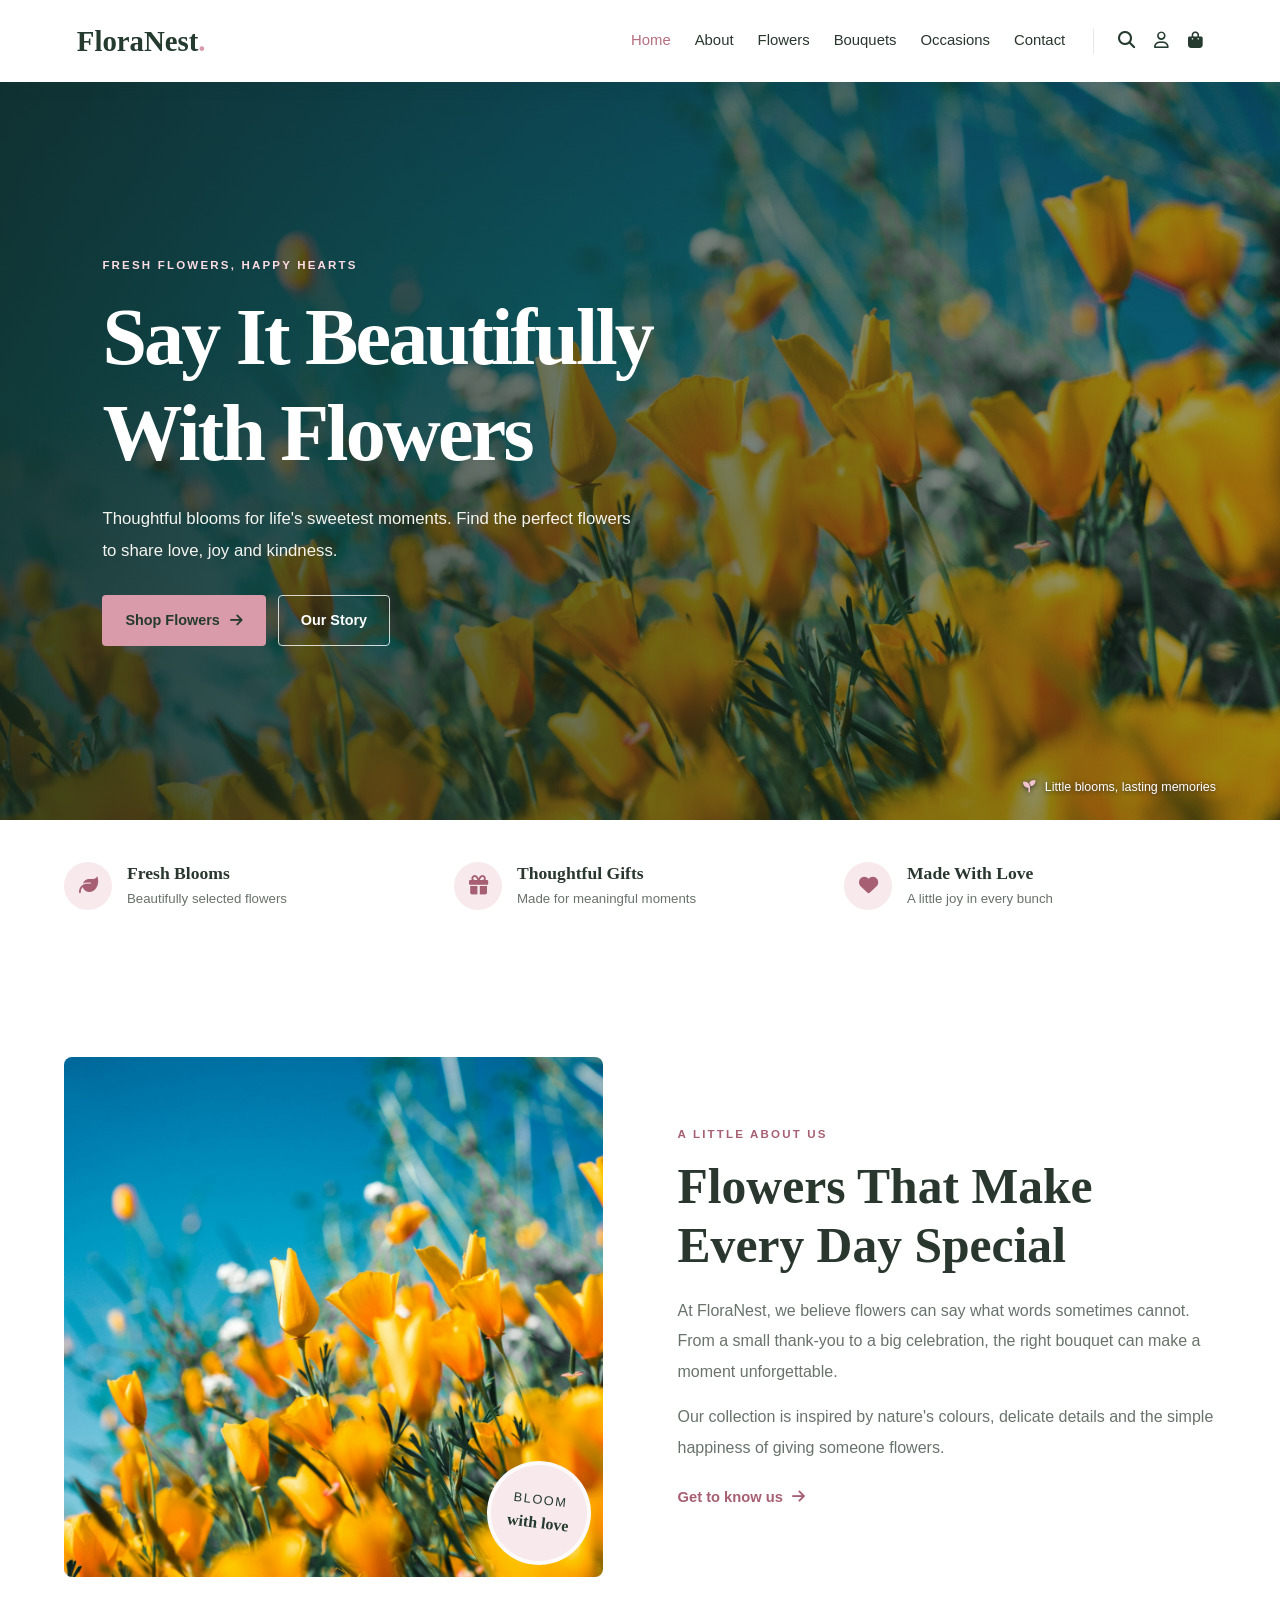
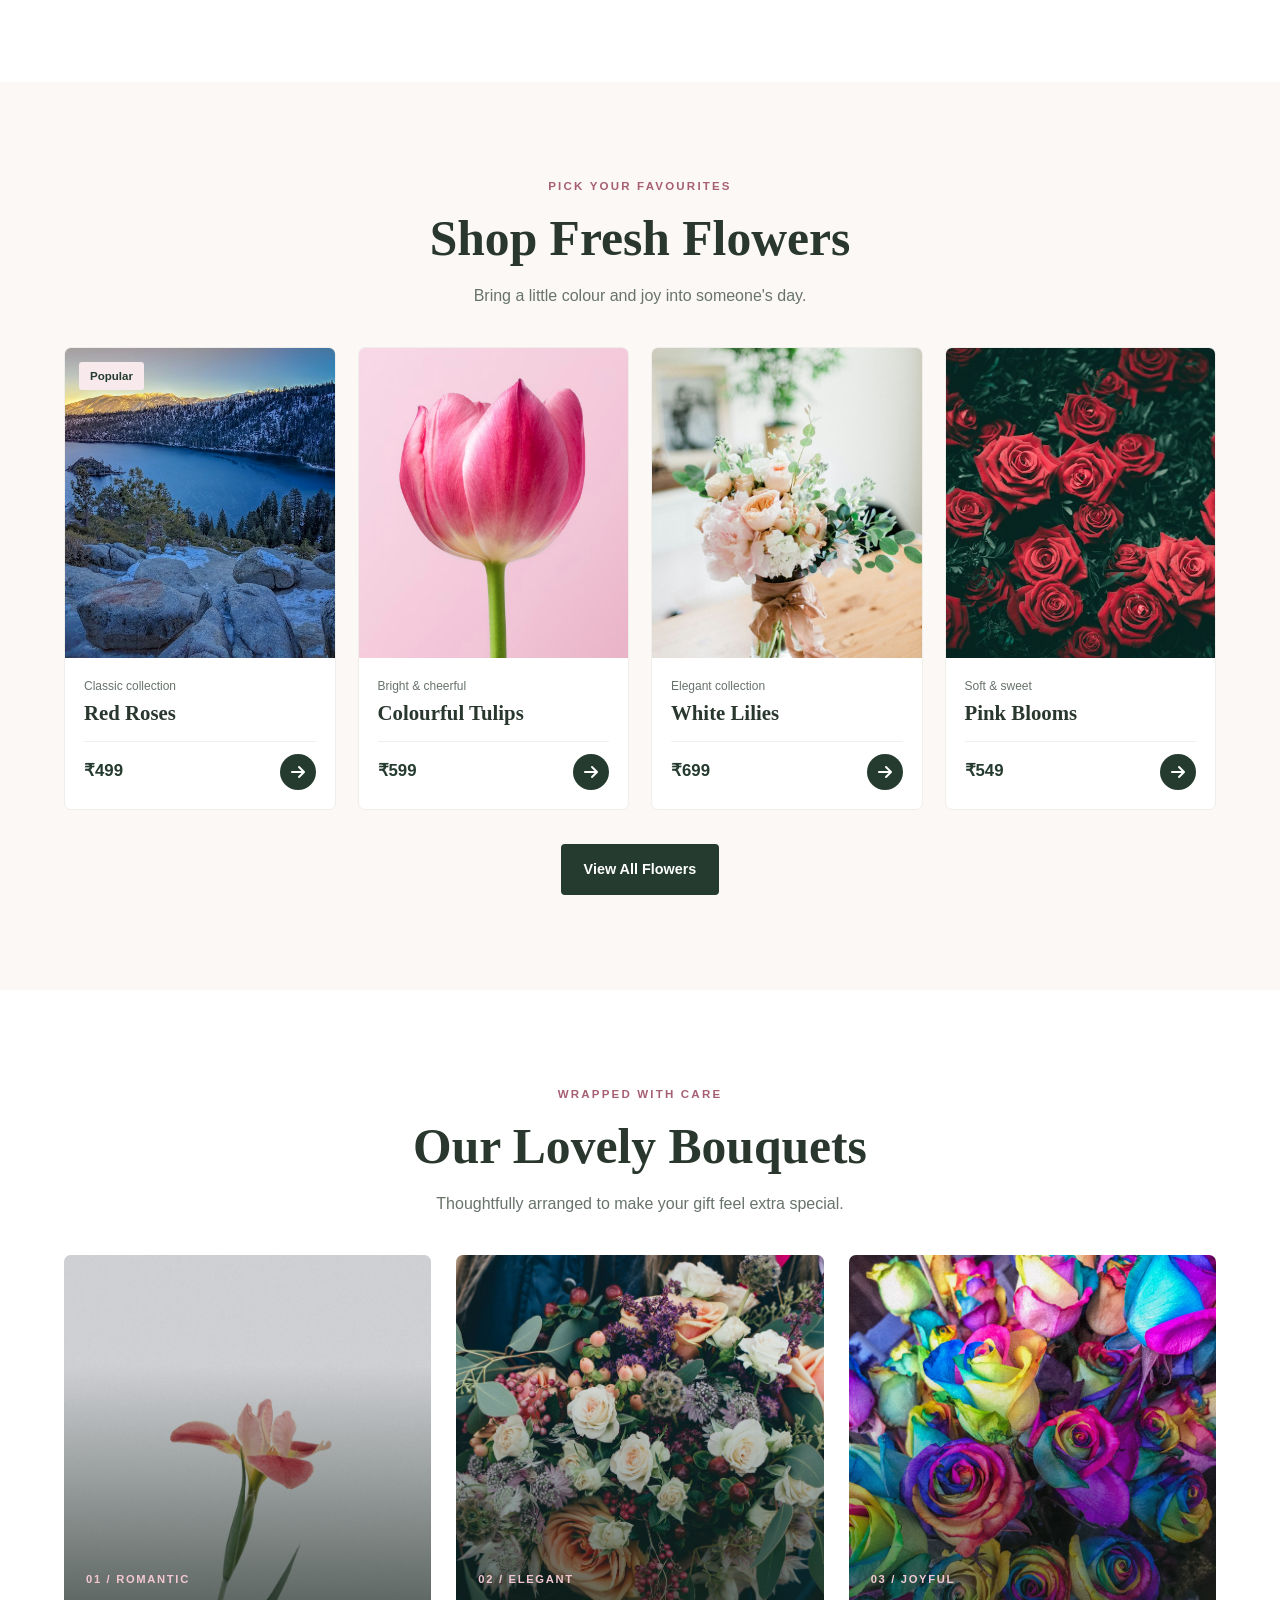
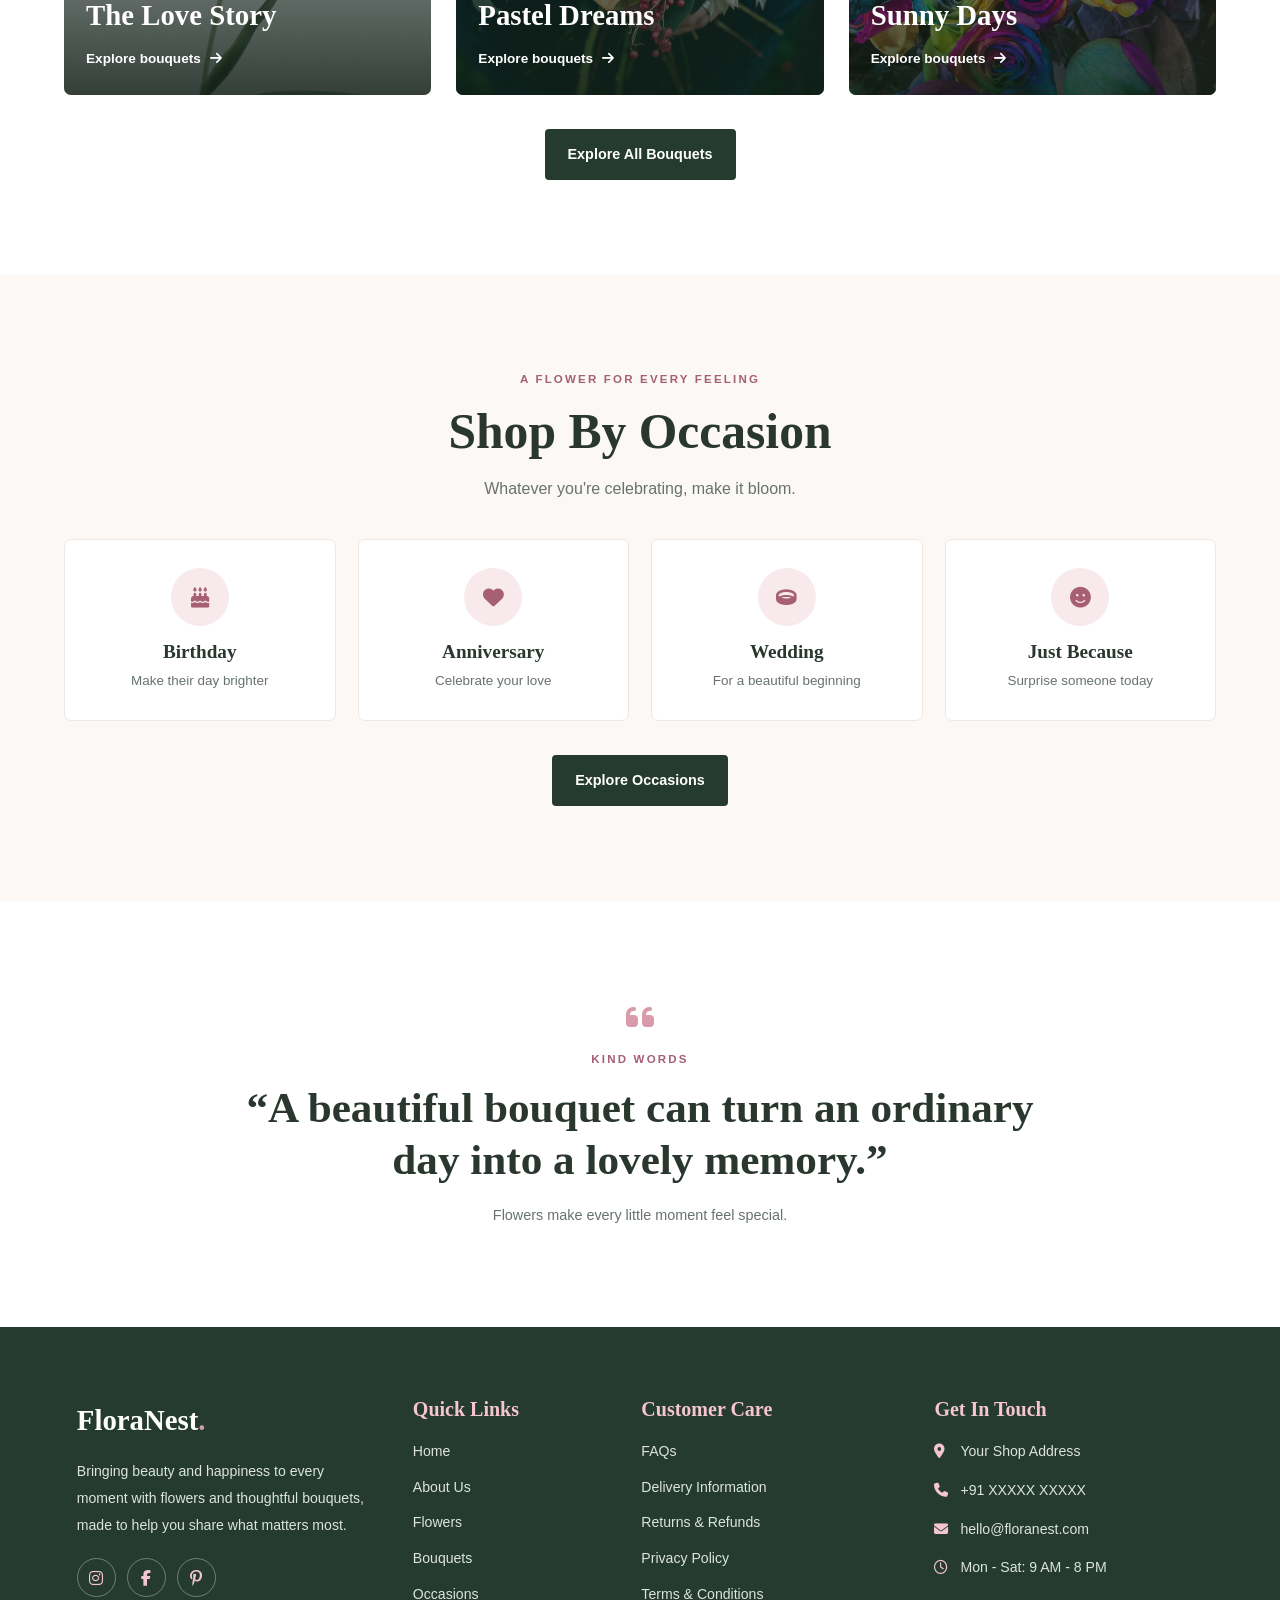
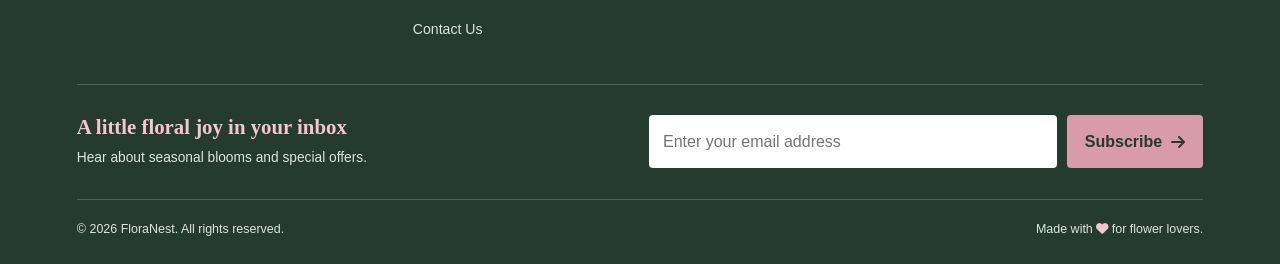
==== index.html @ bb5695b7 "Update my first project" ====
<!DOCTYPE html>
<html lang="en">
<head>
  <meta charset="UTF-8">
  <meta name="viewport" content="width=device-width, initial-scale=1.0">
  <meta name="description" content="FloraNest flowers and bouquets for every moment.">
  <title>Home | FloraNest</title>
  <!-- <link rel="preconnect" href="https://fonts.googleapis.com">
  <link rel="preconnect" href="https://fonts.gstatic.com" crossorigin>
  <link href="https://fonts.googleapis.com/css2?family=DM+Sans:wght@400;500;600;700&family=Playfair+Display:wght@500;600;700&display=swap" rel="stylesheet"> -->
  <link rel="stylesheet" href="https://cdnjs.cloudflare.com/ajax/libs/font-awesome/6.7.2/css/all.min.css">
  <link rel="stylesheet" href="style.css">
</head>
<body>
<header class="site-header">
  <a class="logo" href="index.html">FloraNest<span>.</span></a>
  <input type="checkbox" id="menu-toggle" aria-label="Toggle navigation">
  <label class="menu-button" for="menu-toggle" aria-label="Open navigation"><i class="fa-solid fa-bars"></i></label>
  <nav class="navigation" aria-label="Main navigation">
    <ul class="nav-list">
      <li><a href="index.html" class="active">Home</a></li>
      <li><a href="about.html" >About</a></li>
      <li><a href="flowers.html" >Flowers</a></li>
      <li><a href="bouquets.html" >Bouquets</a></li>
      <li><a href="occasions.html" >Occasions</a></li>
      <li><a href="contact.html" >Contact</a></li>
    </ul>
    <div class="nav-icons">
      <a href="flowers.html" aria-label="Explore flowers"><i class="fa-solid fa-magnifying-glass"></i></a>
      <a href="contact.html" aria-label="Contact us"><i class="fa-regular fa-user"></i></a>
      <a href="bouquets.html" aria-label="View bouquets"><i class="fa-solid fa-bag-shopping"></i></a>
    </div>
  </nav>
</header>
<main>
<section class="hero home-hero" id="home">
  <div class="hero-content"><p class="eyebrow">FRESH FLOWERS, HAPPY HEARTS</p>
    <h1>Say It Beautifully<br>With Flowers</h1>
    <p>Thoughtful blooms for life's sweetest moments. Find the perfect flowers to share love, joy and kindness.</p>
    <div class="hero-actions"><a class="btn btn-primary" href="flowers.html">Shop Flowers <i class="fa-solid fa-arrow-right"></i></a><a class="btn btn-outline" href="about.html">Our Story</a></div>
  </div><div class="hero-note"><i class="fa-solid fa-seedling"></i> Little blooms, lasting memories</div>
</section>
<section class="benefits section-wrap">
  <article class="benefit"><i class="fa-solid fa-leaf"></i><div><h3>Fresh Blooms</h3><p>Beautifully selected flowers</p></div></article>
  <article class="benefit"><i class="fa-solid fa-gift"></i><div><h3>Thoughtful Gifts</h3><p>Made for meaningful moments</p></div></article>
  <article class="benefit"><i class="fa-solid fa-heart"></i><div><h3>Made With Love</h3><p>A little joy in every bunch</p></div></article>
</section>
<section class="about section-wrap">
  <div class="about-image image-frame"><img src="assets/images/flower2.jpg" alt="Colourful fresh flowers" loading="lazy"><div class="image-stamp"><span>Bloom</span><strong>with love</strong></div></div>
  <div class="about-copy"><p class="eyebrow">A LITTLE ABOUT US</p><h2>Flowers That Make<br>Every Day Special</h2><p>At FloraNest, we believe flowers can say what words sometimes cannot. From a small thank-you to a big celebration, the right bouquet can make a moment unforgettable.</p><p>Our collection is inspired by nature's colours, delicate details and the simple happiness of giving someone flowers.</p><a class="text-link" href="about.html">Get to know us <i class="fa-solid fa-arrow-right"></i></a></div>
</section>
<section class="products section-tint">
  <div class="section-heading"><p class="eyebrow">PICK YOUR FAVOURITES</p><h2>Shop Fresh Flowers</h2><p>Bring a little colour and joy into someone's day.</p></div>
  <div class="product-grid section-wrap">
    <article class="product-card"><a class="product-image" href="flowers.html"><img src="assets/images/flower3.jpg" alt="Red roses" loading="lazy"><span class="product-tag">Popular</span></a><div class="product-info"><p class="product-category">Classic collection</p><h3>Red Roses</h3><div class="product-bottom"><span class="price">₹499</span><a href="contact.html" aria-label="Enquire about Red Roses"><i class="fa-solid fa-arrow-right"></i></a></div></div></article>
    <article class="product-card"><a class="product-image" href="flowers.html"><img src="assets/images/lily.jpg" alt="Colourful tulips" loading="lazy"></a><div class="product-info"><p class="product-category">Bright &amp; cheerful</p><h3>Colourful Tulips</h3><div class="product-bottom"><span class="price">₹599</span><a href="contact.html" aria-label="Enquire about Tulips"><i class="fa-solid fa-arrow-right"></i></a></div></div></article>
    <article class="product-card"><a class="product-image" href="flowers.html"><img src="assets/images/flower4.jpg" alt="White lilies" loading="lazy"></a><div class="product-info"><p class="product-category">Elegant collection</p><h3>White Lilies</h3><div class="product-bottom"><span class="price">₹699</span><a href="contact.html" aria-label="Enquire about Lilies"><i class="fa-solid fa-arrow-right"></i></a></div></div></article>
    <article class="product-card"><a class="product-image" href="flowers.html"><img src="assets/images/flowe5.jpg" alt="Pink blooms" loading="lazy"></a><div class="product-info"><p class="product-category">Soft &amp; sweet</p><h3>Pink Blooms</h3><div class="product-bottom"><span class="price">₹549</span><a href="contact.html" aria-label="Enquire about Pink Blooms"><i class="fa-solid fa-arrow-right"></i></a></div></div></article>
  </div><div class="center-action"><a class="btn btn-dark" href="flowers.html">View All Flowers</a></div>
</section>
<section class="bouquets section-wrap"><div class="section-heading"><p class="eyebrow">WRAPPED WITH CARE</p><h2>Our Lovely Bouquets</h2><p>Thoughtfully arranged to make your gift feel extra special.</p></div>
  <div class="bouquet-grid">
    <article class="bouquet-card"><img src="assets/images/flow.jpg" alt="Romantic rose bouquet" loading="lazy"><div class="bouquet-overlay"><span>01 / ROMANTIC</span><h3>The Love Story</h3><a href="bouquets.html">Explore bouquets <i class="fa-solid fa-arrow-right"></i></a></div></article>
    <article class="bouquet-card"><img src="assets/images/flower.jpg" alt="Pastel bouquet" loading="lazy"><div class="bouquet-overlay"><span>02 / ELEGANT</span><h3>Pastel Dreams</h3><a href="bouquets.html">Explore bouquets <i class="fa-solid fa-arrow-right"></i></a></div></article>
    <article class="bouquet-card bouquet-three"><img src="assets/images/flower6.jpg" alt="Seasonal flowers" loading="lazy"><div class="bouquet-overlay"><span>03 / JOYFUL</span><h3>Sunny Days</h3><a href="bouquets.html">Explore bouquets <i class="fa-solid fa-arrow-right"></i></a></div></article>
  </div><div class="center-action"><a class="btn btn-dark" href="bouquets.html">Explore All Bouquets</a></div>
</section>
<section class="occasions section-tint"><div class="section-heading"><p class="eyebrow">A FLOWER FOR EVERY FEELING</p><h2>Shop By Occasion</h2><p>Whatever you're celebrating, make it bloom.</p></div>
  <div class="occasion-grid section-wrap">
    <a class="occasion-card" href="occasions.html"><span class="occasion-icon"><i class="fa-solid fa-cake-candles"></i></span><h3>Birthday</h3><p>Make their day brighter</p></a>
    <a class="occasion-card" href="occasions.html"><span class="occasion-icon"><i class="fa-solid fa-heart"></i></span><h3>Anniversary</h3><p>Celebrate your love</p></a>
    <a class="occasion-card" href="occasions.html"><span class="occasion-icon"><i class="fa-solid fa-ring"></i></span><h3>Wedding</h3><p>For a beautiful beginning</p></a>
    <a class="occasion-card" href="occasions.html"><span class="occasion-icon"><i class="fa-solid fa-face-smile"></i></span><h3>Just Because</h3><p>Surprise someone today</p></a>
  </div><div class="center-action"><a class="btn btn-dark" href="occasions.html">Explore Occasions</a></div>
</section>
<section class="testimonial section-wrap"><i class="fa-solid fa-quote-left quote-icon"></i><p class="eyebrow">KIND WORDS</p><h2>“A beautiful bouquet can turn an ordinary day into a lovely memory.”</h2><p class="testimonial-note">Flowers make every little moment feel special.</p></section>

</main>
<footer class="footer">
  <div class="footer-container">
    <div class="footer-box footer-brand">
      <a class="footer-logo" href="index.html">FloraNest<span>.</span></a>
      <p>Bringing beauty and happiness to every moment with flowers and thoughtful bouquets, made to help you share what matters most.</p>
      <div class="social-links">
        <a href="https://www.instagram.com/" aria-label="Instagram"><i class="fa-brands fa-instagram"></i></a>
        <a href="https://www.facebook.com/" aria-label="Facebook"><i class="fa-brands fa-facebook-f"></i></a>
        <a href="https://www.pinterest.com/" aria-label="Pinterest"><i class="fa-brands fa-pinterest-p"></i></a>
      </div>
    </div>
    <div class="footer-box"><h3>Quick Links</h3><ul>
      <li><a href="index.html">Home</a></li><li><a href="about.html">About Us</a></li><li><a href="flowers.html">Flowers</a></li><li><a href="bouquets.html">Bouquets</a></li><li><a href="occasions.html">Occasions</a></li><li><a href="contact.html">Contact Us</a></li>
    </ul></div>
    <div class="footer-box"><h3>Customer Care</h3><ul>
      <li><a href="contact.html">FAQs</a></li><li><a href="contact.html">Delivery Information</a></li><li><a href="contact.html">Returns &amp; Refunds</a></li><li><a href="contact.html">Privacy Policy</a></li><li><a href="contact.html">Terms &amp; Conditions</a></li>
    </ul></div>
    <div class="footer-box footer-contact"><h3>Get In Touch</h3>
      <p><i class="fa-solid fa-location-dot"></i> Your Shop Address</p>
      <p><i class="fa-solid fa-phone"></i> +91 XXXXX XXXXX</p>
      <p><i class="fa-solid fa-envelope"></i> hello@floranest.com</p>
      <p><i class="fa-regular fa-clock"></i> Mon - Sat: 9 AM - 8 PM</p>
    </div>
  </div>
  <div class="newsletter">
    <div><h3>A little floral joy in your inbox</h3><p>Hear about seasonal blooms and special offers.</p></div>
    <form action="mailto:hello@floranest.com" method="post" enctype="text/plain">
      <label class="visually-hidden" for="newsletter-email">Your email address</label>
      <input id="newsletter-email" name="Email" type="email" placeholder="Enter your email address" required>
      <button type="submit">Subscribe <i class="fa-solid fa-arrow-right"></i></button>
    </form>
  </div>
  <div class="footer-bottom"><p>&copy; 2026 FloraNest. All rights reserved.</p><p>Made with <i class="fa-solid fa-heart"></i> for flower lovers.</p></div>
</footer>
</body>
</html>
---- style.css ----
/* FLORANEST — ONE SHARED CSS FOR ALL HTML PAGES
   Mobile-first | Tablet: 768px | Laptop: 1024px */
*{
    margin:0;
    padding:0;
    box-sizing:border-box;
}
html{
    scroll-behavior:smooth;
    scroll-padding-top:85px;
}
body{
    width:100%;
    min-height:100vh;
    font-family:var(--sans);
    color:var(--text);
    background:var(--white);
    line-height:1.6;
}
img{
    display:block;
    width:100%;max-width:100%;
}
a{
    color:inherit;
}
button,input,textarea,select{
    font:inherit;
}
h1,h2,h3{
    font-family:var(--serif);
    font-weight:600;
    line-height:1.2;
}
h2{
    font-size:clamp(2rem,5vw,3.1rem);
}
p{
    overflow-wrap:break-word;
}
section{
    scroll-margin-top:80px;
}
.section-wrap{
    width:min(100% - 10%,1200px);
    margin-inline:auto;
}
.section-tint,.values-section{
    background:var(--cream);
}
.eyebrow{
    color:#a65f73;
    font-size:.72rem;
    font-weight:700;
    letter-spacing:.19em;
    line-height:1.6;
    margin-bottom:14px;
}


/* NAVBAR */
.site-header{
    position:sticky;
    z-index:1000;
    top:0;
    display:flex;
    align-items:center;
    justify-content:space-between;
    gap:15px;
    min-height:74px;
    padding:14px 5%;
    background:rgba(255,255,255,.98);
    box-shadow:0 3px 18px rgba(30,50,36,.07);
}

:root{--green:#253b2f;--green-light:#e9eee7;--pink:#d99aa9;--pink-light:#f7e9ec;--cream:#fbf8f5;--text:#29372e;--muted:#68736b;--white:#fff;--serif:"Playfair Display",Georgia,serif;--sans:"DM Sans",Arial,sans-serif;
}

.logo,.footer-logo{
    color:var(--green);
    font-family:var(--serif);
    font-size:1.8rem;
    font-weight:700;
    text-decoration:none;
    white-space:nowrap;
}
.logo span,.footer-logo span{
    color:var(--pink);
}
#menu-toggle{
    position:absolute;
    width:1px;
    height:1px;
    opacity:0;
    pointer-events:none;
}
.menu-button{
    display:grid;
    place-items:center;
    width:42px;
    height:42px;
    color:var(--green);
    font-size:1.35rem;
    cursor:pointer;
    border:1px solid #e6e9e5;
    border-radius:5px;
}
.navigation{
    position:absolute;
    top:100%;
    left:0;
    right:0;
    display:none;
    padding:18px 5% 24px;
    background:var(--white);
    box-shadow:0 12px 18px rgba(30,50,36,.08)
}
#menu-toggle:checked~.navigation{
    display:block
}
#menu-toggle:focus-visible~.menu-button{
    outline:2px solid var(--pink);
    outline-offset:4px
}
.nav-list{
    display:flex;
    flex-direction:column;
    gap:4px;
    list-style:none;
}
.nav-list a{
    
    display:block;
    padding:10px 4px;
    color:var(--text);
    font-size:.93rem;
    text-decoration:none;
    transition:color .25s;
}
.nav-list a:hover,.nav-list a.active{
    color:#b66e80;
}
.nav-icons{
    display:flex;
    gap:20px;
    align-items:center;
    margin-top:14px;
    padding-top:16px;
    border-top:1px solid #edf0ec;
}
.nav-icons a{
    color:var(--green);
    font-size:1.05rem;
    text-decoration:none;
}
.nav-icons a:hover{
    color:#b66e80;
}

/* BUTTONS */
.btn{
    display:inline-flex;
    align-items:center;
    justify-content:center;
    gap:10px;
    min-height:48px;
    padding:13px 22px;
    border:1px solid transparent;
    border-radius:4px;
    font-size:.9rem;
    font-weight:700;
    text-decoration:none;
    cursor:pointer;
    transition:transform .25s,background .25s,color .25s;
}
.btn:hover{
    transform:translateY(-2px);
}
.btn-primary{
    background:var(--pink);
    color:var(--green);
}
.btn-primary:hover{background:#efbdc9}
.btn-outline{color:var(--white);border-color:rgba(255,255,255,.8);background:transparent}
.btn-outline:hover{color:var(--green);background:var(--white)}
.btn-dark{color:var(--white);background:var(--green)}
.btn-dark:hover{background:#3b5946}

/* HERO AND PAGE BANNERS */
.hero{
    position:relative;
    display:flex;
    align-items:center;
    min-height:78vh;
    padding:70px 7%;
    color:var(--white);
    background:linear-gradient(90deg,rgba(20,37,27,.82),rgba(20,37,27,.4)),url("assets/images/flower2.jpg") center/cover no-repeat;
}
.hero-content{
    width:min(100%,650px);
}
.hero .eyebrow{
    color:#ffdce4;
}
.hero h1,.page-banner h1{
    margin-bottom:22px;
    font-size:clamp(2.7rem,8vw,5rem);
    letter-spacing:-.035em;
}
.hero-content>p:not(.eyebrow){
    max-width:530px;
    margin-bottom:28px;
    color:#f4f4ef;
    font-size:1rem;
    line-height:1.9;
}
.hero-actions{
    display:flex;
    flex-wrap:wrap;
    gap:12px;
}
.hero-note{
    position:absolute;
    right:5%;
    bottom:22px;
    color:#fff;
    font-size:.78rem;
    text-shadow:0 1px 4px #333;
}
.hero-note i{
    margin-right:6px;
    color:#f3c4cf;
}
.page-banner{
    display:flex;
    flex-direction:column;
    align-items:flex-start;
    justify-content:center;
    min-height:42vh;
    padding:60px 7%;
    color:var(--white);
    background:linear-gradient(90deg,rgba(20,37,27,.78),rgba(20,37,27,.3)),url("assets/images/flower2.jpg") center/cover no-repeat;
}
.page-banner .eyebrow{color:#ffdce4}
.page-banner h1{font-size:clamp(2.5rem,7vw,4.5rem);margin-bottom:12px}
.page-banner>p:last-child{max-width:600px;line-height:1.8}
.flowers-banner{background-image:linear-gradient(90deg,rgba(20,37,27,.8),rgba(20,37,27,.3)),url("assets/images/lily.jpg")}
.bouquets-banner{background-image:linear-gradient(90deg,rgba(20,37,27,.8),rgba(20,37,27,.3)),url("assets/images/flow.jpg")}
.occasions-banner{background-image:linear-gradient(90deg,rgba(20,37,27,.8),rgba(20,37,27,.3)),url("assets/images/flower.jpg")}
.contact-banner{background-image:linear-gradient(90deg,rgba(20,37,27,.8),rgba(20,37,27,.3)),url("assets/images/flower6.jpg")}

/* BENEFITS */
.benefits{display:grid;grid-template-columns:1fr;gap:20px;padding-block:34px}
.benefit{display:flex;align-items:center;gap:15px}
.benefit>i{display:grid;place-items:center;flex:0 0 48px;width:48px;height:48px;color:#a65f73;background:var(--pink-light);border-radius:50%;font-size:1.2rem}
.benefit h3{margin-bottom:4px;font-size:1.1rem}
.benefit p{color:var(--muted);font-size:.83rem}

/* ABOUT */
.about{display:grid;grid-template-columns:1fr;align-items:center;gap:38px;padding-block:65px}
.image-frame{position:relative;min-width:0}
.about-image img{height:350px;object-fit:cover;border-radius:8px}
.image-stamp{position:absolute;right:12px;bottom:12px;display:flex;flex-direction:column;align-items:center;justify-content:center;width:104px;height:104px;color:var(--green);background:var(--pink-light);border:4px solid rgba(255,255,255,.8);border-radius:50%;transform:rotate(7deg)}
.image-stamp span{font-size:.8rem;letter-spacing:.12em;text-transform:uppercase}
.image-stamp strong{font-family:var(--serif);font-size:1rem}
.about-copy h2{margin-bottom:20px}
.about-copy>p:not(.eyebrow){margin-bottom:15px;color:var(--muted);line-height:1.9}
.text-link{display:inline-flex;align-items:center;gap:9px;margin-top:8px;color:#a65f73;font-size:.92rem;font-weight:700;text-decoration:none}
.text-link:hover{gap:14px}
.values-section{padding-block:70px}
.values-grid{display:grid;grid-template-columns:1fr;gap:22px}
.value-card{padding:35px 25px;text-align:center;background:var(--white);border-radius:8px;box-shadow:0 5px 20px rgba(0,0,0,.04)}
.value-card>i{color:#b66e80;font-size:32px;margin-bottom:15px}
.value-card h3{font-size:1.4rem;margin:10px 0}
.value-card p{color:var(--muted);line-height:1.8}
.mission,.callout{padding:70px 7%;text-align:center;background:var(--green-light)}
.mission-content{max-width:750px;margin:auto}
.mission h2,.callout h2{margin-bottom:18px}
.mission-content>p:not(.eyebrow),.callout>p:not(.eyebrow){max-width:760px;margin:0 auto 22px;color:var(--muted);line-height:1.9}
.callout .btn,.mission .btn{margin-top:5px}

/* SECTION HEADINGS AND PRODUCT CARDS */
.section-heading{width:min(100% - 10%,680px);margin:0 auto 36px;text-align:center}
.section-heading h2{margin-bottom:13px}
.section-heading>p:last-child{color:var(--muted);line-height:1.8}
.products{padding-block:70px}
.page-products{padding-block:70px}
.product-grid{display:grid;grid-template-columns:1fr;gap:24px}
.product-card{min-width:0;overflow:hidden;background:var(--white);border:1px solid #f0eeeb;border-radius:7px;transition:transform .25s,box-shadow .25s}
.product-card:hover{transform:translateY(-5px);box-shadow:0 12px 28px rgba(37,59,47,.1)}
.product-image{position:relative;display:block;overflow:hidden;background:#f2eae6}
.product-image img{height:290px;object-fit:cover;transition:transform .4s}
.product-card:hover .product-image img{transform:scale(1.04)}
.product-tag{position:absolute;top:14px;left:14px;padding:5px 11px;color:var(--green);background:var(--pink-light);border-radius:3px;font-size:.72rem;font-weight:700}
.product-info{padding:19px}
.product-category{color:var(--muted);font-size:.75rem;margin-bottom:5px}
.product-info h3{font-size:1.3rem;margin-bottom:15px}
.product-bottom{display:flex;align-items:center;justify-content:space-between;padding-top:12px;border-top:1px solid #efefeb}
.price{color:var(--green);font-size:1.05rem;font-weight:700}
.product-bottom a{display:grid;place-items:center;width:36px;height:36px;color:var(--white);background:var(--green);border-radius:50%;text-decoration:none}
.product-bottom a:hover{background:#a65f73}
.center-action{display:flex;justify-content:center;margin-top:34px}

/* BOUQUETS */
.bouquets{padding-block:70px}
.bouquet-grid{display:grid;grid-template-columns:1fr;gap:22px;
}
.bouquet-card{
    position:relative;
    min-height:380px;
    overflow:hidden;
    border-radius:7px;
    background:#e9eee7;
}
.bouquet-card:after{
    
    position:absolute;
    inset:0;content:"";
    background:linear-gradient(0deg,rgba(16,31,21,.82),rgba(16,31,21,.02) 75%);pointer-events:none;
}
.bouquet-card img{
    position:absolute;
    inset:0;height:100%;
    object-fit:cover;transition:transform .45s;
}
.bouquet-card:hover img{transform:scale(1.05)}
.bouquet-overlay{position:absolute;z-index:1;right:22px;bottom:24px;left:22px;color:var(--white)}
.bouquet-overlay span{color:#f4c8d2;font-size:.7rem;font-weight:700;letter-spacing:.15em}
.bouquet-overlay h3{margin-block:8px 12px;font-size:1.8rem}
.bouquet-overlay a{display:inline-flex;align-items:center;gap:9px;color:var(--white);font-size:.85rem;font-weight:700;text-decoration:none}

/* OCCASIONS */
.occasions{padding-block:70px}
.occasion-grid{
    display:grid;
    grid-template-columns:1fr;
    gap:17px;
}
.occasion-card{
    
    padding:28px 18px;
    text-align:center;background:var(--white);border:1px solid #eee9e5;
    border-radius:7px;text-decoration:none;
    transition:transform .25s,border-color .25s;}
.occasion-card:hover{transform:translateY(-4px);border-color:var(--pink)}
.occasion-icon{display:grid;place-items:center;width:58px;height:58px;margin:0 auto 14px;color:#a65f73;background:var(--pink-light);border-radius:50%;font-size:1.3rem}
.occasion-card h3{margin-bottom:7px;font-size:1.2rem}
.occasion-card p{color:var(--muted);font-size:.84rem}
.occasion-page{padding-block:70px}
.occasion-feature-grid{display:grid;grid-template-columns:1fr;gap:24px}
.occasion-feature{overflow:hidden;background:var(--white);border:1px solid #eee9e5;border-radius:7px}
.occasion-feature>img{height:230px;object-fit:cover}
.occasion-feature-copy{padding:24px}
.occasion-feature-copy .occasion-icon{margin:0 0 14px}
.occasion-feature-copy h3{font-size:1.5rem;margin-bottom:8px}
.occasion-feature-copy p{color:var(--muted);margin-bottom:12px}

/* TESTIMONIAL */
.testimonial{padding-block:75px;text-align:center}
.quote-icon{margin-bottom:17px;color:var(--pink);font-size:2rem}
.testimonial h2{max-width:850px;margin:0 auto 18px;font-size:clamp(1.65rem,4vw,2.7rem)}
.testimonial-note{color:var(--muted);font-size:.9rem}

/* CONTACT */
.contact-section{
    padding-block:70px;
    background:#f7f4f0;
}
.contact-inner{
    display:grid;
    grid-template-columns:1fr;
    gap:35px;
    align-items:start;
}
.contact-copy h2{
    margin-bottom:18px;
}
.contact-copy>p:not(.eyebrow){
    margin-bottom:24px;
    color:var(--muted);
    line-height:1.9;
}
.contact-detail{
    display:flex;
    align-items:flex-start;
    gap:12px;
    margin-top:15px;
    overflow-wrap:anywhere;
}
.contact-detail i{
    width:20px;
    margin-top:5px;
    color:#a65f73;
}
.contact-form{
    display:flex;
    flex-direction:column;
    padding:25px 20px;
    background:var(--white);
    border-radius:8px;
    box-shadow:0 10px 35px rgba(37,59,47,.06);
}
.contact-form h3{
    margin-bottom:20px;
    font-size:1.55rem;
}
.contact-form label{
    margin:12px 0 7px;
    font-size:.85rem;
    font-weight:700;
}
.contact-form input,.contact-form select,.contact-form textarea{
    width:100%;
    min-width:0;
    padding:12px 13px;
    color:var(--text);
    background:#fff;
    border:1px solid #dfe4de;
    border-radius:4px;
    outline:none;
}
.contact-form input:focus,.contact-form select:focus,.contact-form textarea:focus{
    border-color:#b66e80;
    box-shadow:0 0 0 3px rgba(217,154,169,.17);
}
.contact-form textarea{
    resize:vertical;
}
.form-submit{
    width:100%;
    margin-top:20px;}
.form-note{
    margin-top:12px;
    color:var(--muted);
    font-size:.75rem;
    line-height:1.6;
}

/* FOOTER */
.footer{
    padding:55px 5% 20px;
    color:#f4f5f0;
    background:var(--green);
}
.footer-container{
    display:grid;
    grid-template-columns:1fr;
    gap:35px;
    width:min(100%,1250px);
    margin-inline:auto;
}
.footer-logo{
    display:inline-block;
    margin-bottom:15px;
    color:var(--white);
    font-size:1.8rem;
}
.footer-box h3{
    margin-bottom:17px;
    color:#f5c6d0;
    font-size:1.25rem;
}
.footer-box p{
    margin-bottom:12px;
    color:#dce4dd;
    font-size:.88rem;
    line-height:1.9;
    overflow-wrap:anywhere;
}
.footer-contact p{
    display:flex;
    align-items:flex-start;
    gap:10px;
}
.footer-contact p i{
    width:16px;
    margin-top:6px;
    color:#f5c6d0;
}
.footer-box ul{
    display:flex;
    flex-direction:column;
    gap:10px;
    list-style:none
}
.footer-box ul a{
    color:#dce4dd;
    font-size:.88rem;
    text-decoration:none;
    transition:color .2s,padding .2s;
}
.footer-box ul a:hover{
    padding-left:4px;
    color:#f5c6d0;
}
.social-links{
    display:flex;
    flex-wrap:wrap;
    gap:11px;
    margin-top:20px;
}
.social-links a{
    display:grid;
    place-items:center;
    width:39px;
    height:39px;
    color:#f5c6d0;
    border:1px solid #718174;
    border-radius:50%;
    text-decoration:none;
    transition:color .2s,background .2s;
}
.social-links a:hover{
    color:var(--green);
    background:#f5c6d0;
}
.newsletter{
    display:grid;
    grid-template-columns:1fr;
    gap:18px;width:min(100%,1250px);
    margin:42px auto 0;
    padding-block:30px;
    border-top:1px solid #506257;
    border-bottom:1px solid #506257;
}
.newsletter h3{
    margin-bottom:7px;
    color:#f5c6d0;
    font-size:1.3rem
}
.newsletter p{
    color:#dce4dd;
    font-size:.86rem;
}
.newsletter form{
    display:flex;
    flex-direction:column;
    gap:10px;
}
.newsletter input{
    width:100%;
    min-width:0;
    padding:13px;
    color:var(--text);
    background:var(--white);
    border:1px solid transparent;
    border-radius:4px;
    outline:none;
}
.newsletter input:focus{
    border-color:var(--pink);
}
.newsletter button{
    display:inline-flex;
    align-items:center;
    justify-content:center;
    gap:9px;
    padding:13px 18px;
    color:var(--green);
    background:var(--pink);
    border:0;
    border-radius:4px;
    font-weight:700;
    cursor:pointer;
}
.newsletter button:hover{
    background:#efbdc9;
}
.footer-bottom{
    display:flex;
    flex-direction:column;
    gap:8px;
    align-items:center;
    width:min(100%,1250px);
    margin:20px auto 0;
    text-align:center;
}
.footer-bottom p{
    color:#dce4dd;
    font-size:.78rem;
}
.footer-bottom .fa-heart{
    color:#f5c6d0;
}
.visually-hidden{
    position:absolute;
    width:1px;
    height:1px;
    padding:0;
    margin:-1px;
    overflow:hidden;
    clip:rect(0,0,0,0);
    white-space:nowrap;
    border:0;
}

/* TABLET */
@media(min-width:768px){
 .benefits{
    grid-template-columns:repeat(3,minmax(0,1fr));
    gap:18px
}
 .about{
    grid-template-columns:1fr 1fr;
    gap:40px;
    padding-block:85px;
}
 .about-image img{
    height:430px;
}
 .product-grid{
    grid-template-columns:repeat(2,minmax(0,1fr));
    gap:25px;
}
 .bouquet-grid{
    grid-template-columns:repeat(2,minmax(0,1fr));
}
 .bouquet-three{
    grid-column:1/-1;
    min-height:340px;
}
 .occasion-grid{
    grid-template-columns:repeat(2,minmax(0,1fr));
}
 .values-grid{
    grid-template-columns:repeat(2,minmax(0,1fr));
}
 .occasion-feature-grid{
    grid-template-columns:repeat(2,minmax(0,1fr));
}
 .contact-inner{
    grid-template-columns:1fr 1fr;
    gap:40px;
}
 .contact-form{
    padding:30px;
}
 .footer-container{
    grid-template-columns:repeat(2,minmax(0,1fr));
    gap:35px 28px;
}
 .newsletter{ 
    grid-template-columns:1fr 1fr;
    align-items:center;
}
 .newsletter form{
    flex-direction:row;
}
 .newsletter input{
    flex:1
}
 .newsletter button{
    flex:0 0 auto;
}
 .footer-bottom{
    
    flex-direction:row;
    justify-content:space-between;
    text-align:left;
}
 .page-banner{
    min-height:46vh;
}
}

/* LAPTOP */
@media(min-width:1024px){
 .site-header{
    min-height:82px;
    padding-inline:6%;
}
 .menu-button{
    display:none;
}
 .navigation{
    position:static;
    display:flex;
    align-items:center;
    gap:28px;padding:0;
    background:transparent;
    box-shadow:none;
}
 .nav-list{
    flex-direction:row;
    align-items:center;
    gap:24px;
}
 .nav-list a{
    padding:8px 0;
}
 .nav-icons{
    gap:19px;
    margin-top:0;
    padding-top:0;
    padding-left:24px;
    border-top:0;
    border-left:1px solid #e6e9e5;
}
 .hero{
    min-height:82vh;
    padding-inline:8%;
}
 .hero-content>p:not(.eyebrow){
    font-size:1.05rem;
}
 .benefits{
    padding-block:42px;
}
 .about{
    gap:75px;
    padding-block:105px;
}
 .about-image img{
    height:520px;
}
 .products,.bouquets,.occasions{
    padding-block:95px;
}
 .product-grid{
    grid-template-columns:repeat(4,minmax(0,1fr));
    gap:22px;
}
 .product-image img{
    height:310px;
}
 .bouquet-grid{
    grid-template-columns:repeat(3,minmax(0,1fr));
    gap:25px}
 .bouquet-card,.bouquet-three{
    grid-column:auto;
    min-height:440px;
}
 .occasion-grid{
    grid-template-columns:repeat(4,minmax(0,1fr));
    gap:22px;
}
 .values-grid{
    grid-template-columns:repeat(3,minmax(0,1fr))
}
 .occasion-feature-grid{
    grid-template-columns:repeat(3,minmax(0,1fr));
    gap:25px}
 .testimonial{
    padding-block:100px;
}
 .contact-section{
    padding-block:95px;
}
 .contact-inner{
    gap:75px;
}
 .contact-form{
    padding:36px;
}
 .footer{
    padding:70px 6% 24px;
}
 .footer-container{
    grid-template-columns:1.4fr .9fr 1.2fr 1.25fr;
    gap:35px;
}
}

/* REDUCED MOTION */
@media(prefers-reduced-motion:reduce){*,*::before,*::after{scroll-behavior:auto!important;transition-duration:.01ms!important;animation-duration:.01ms!important}}
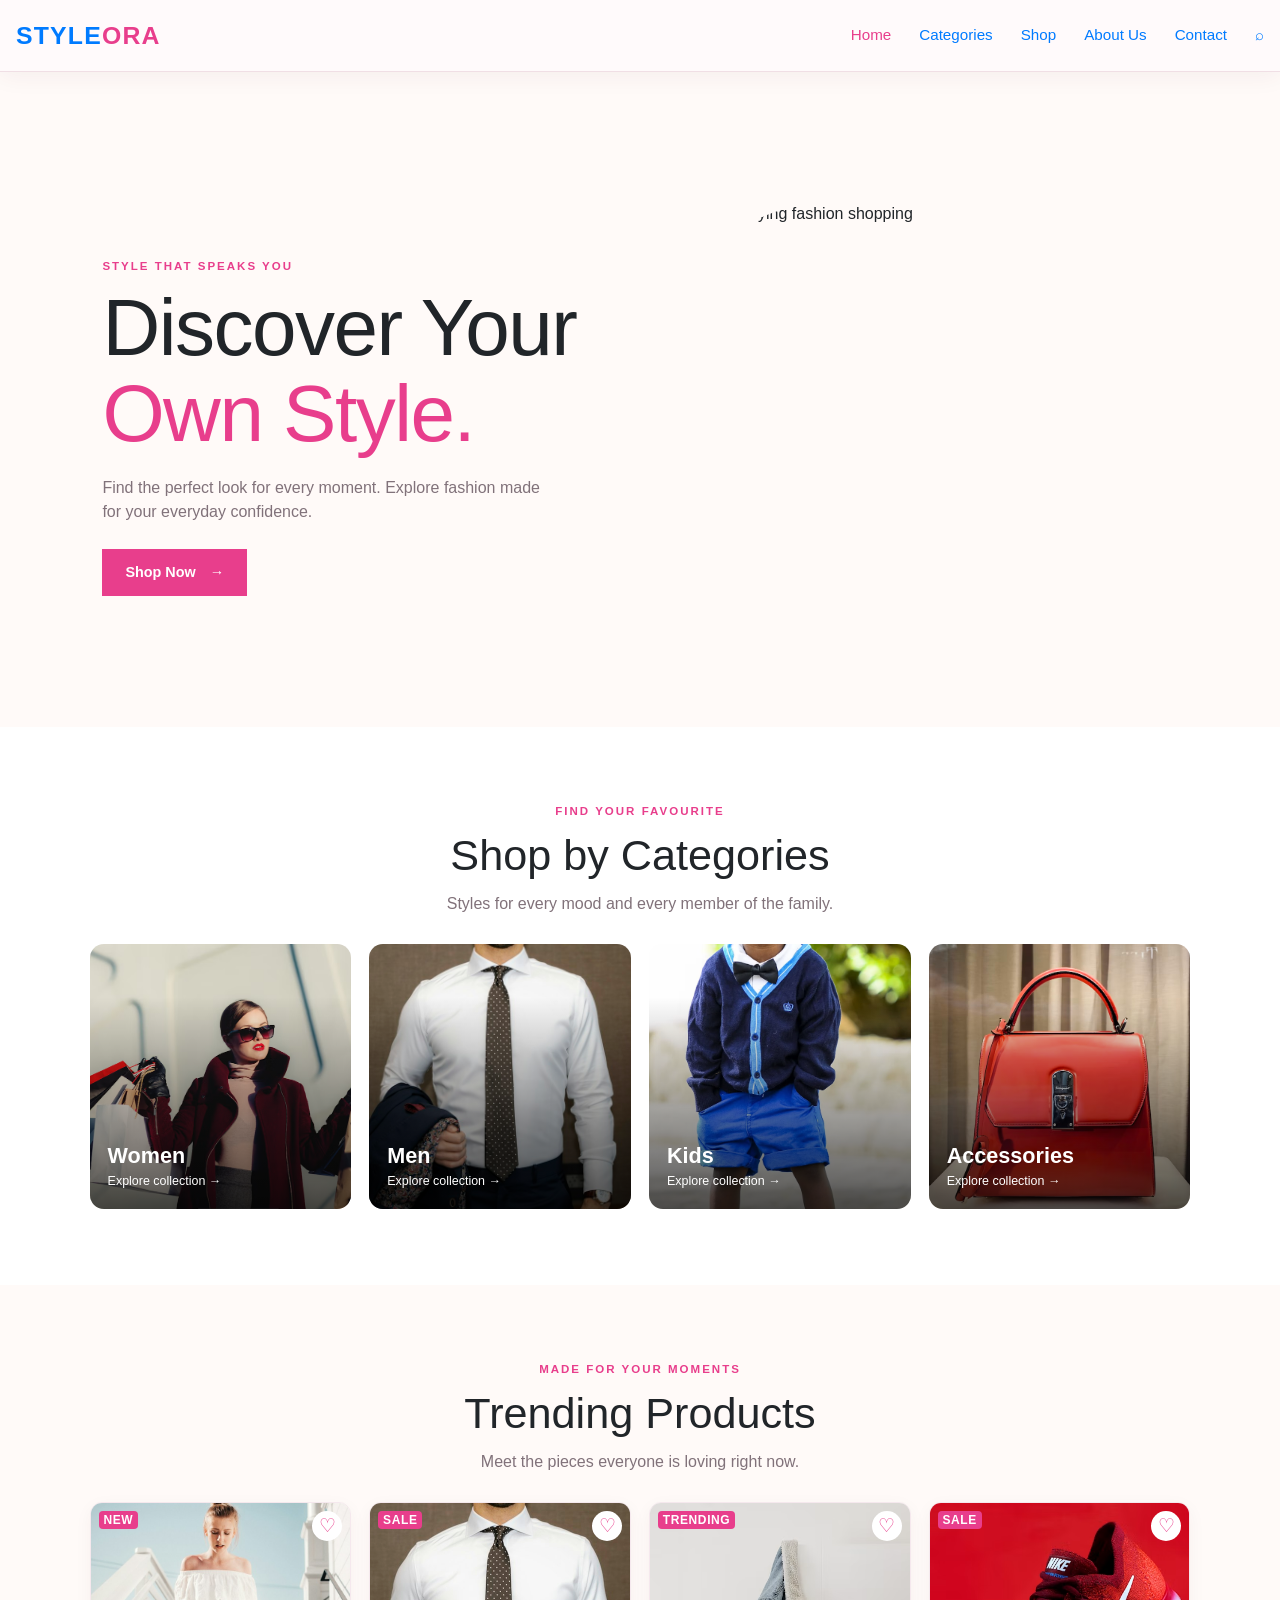
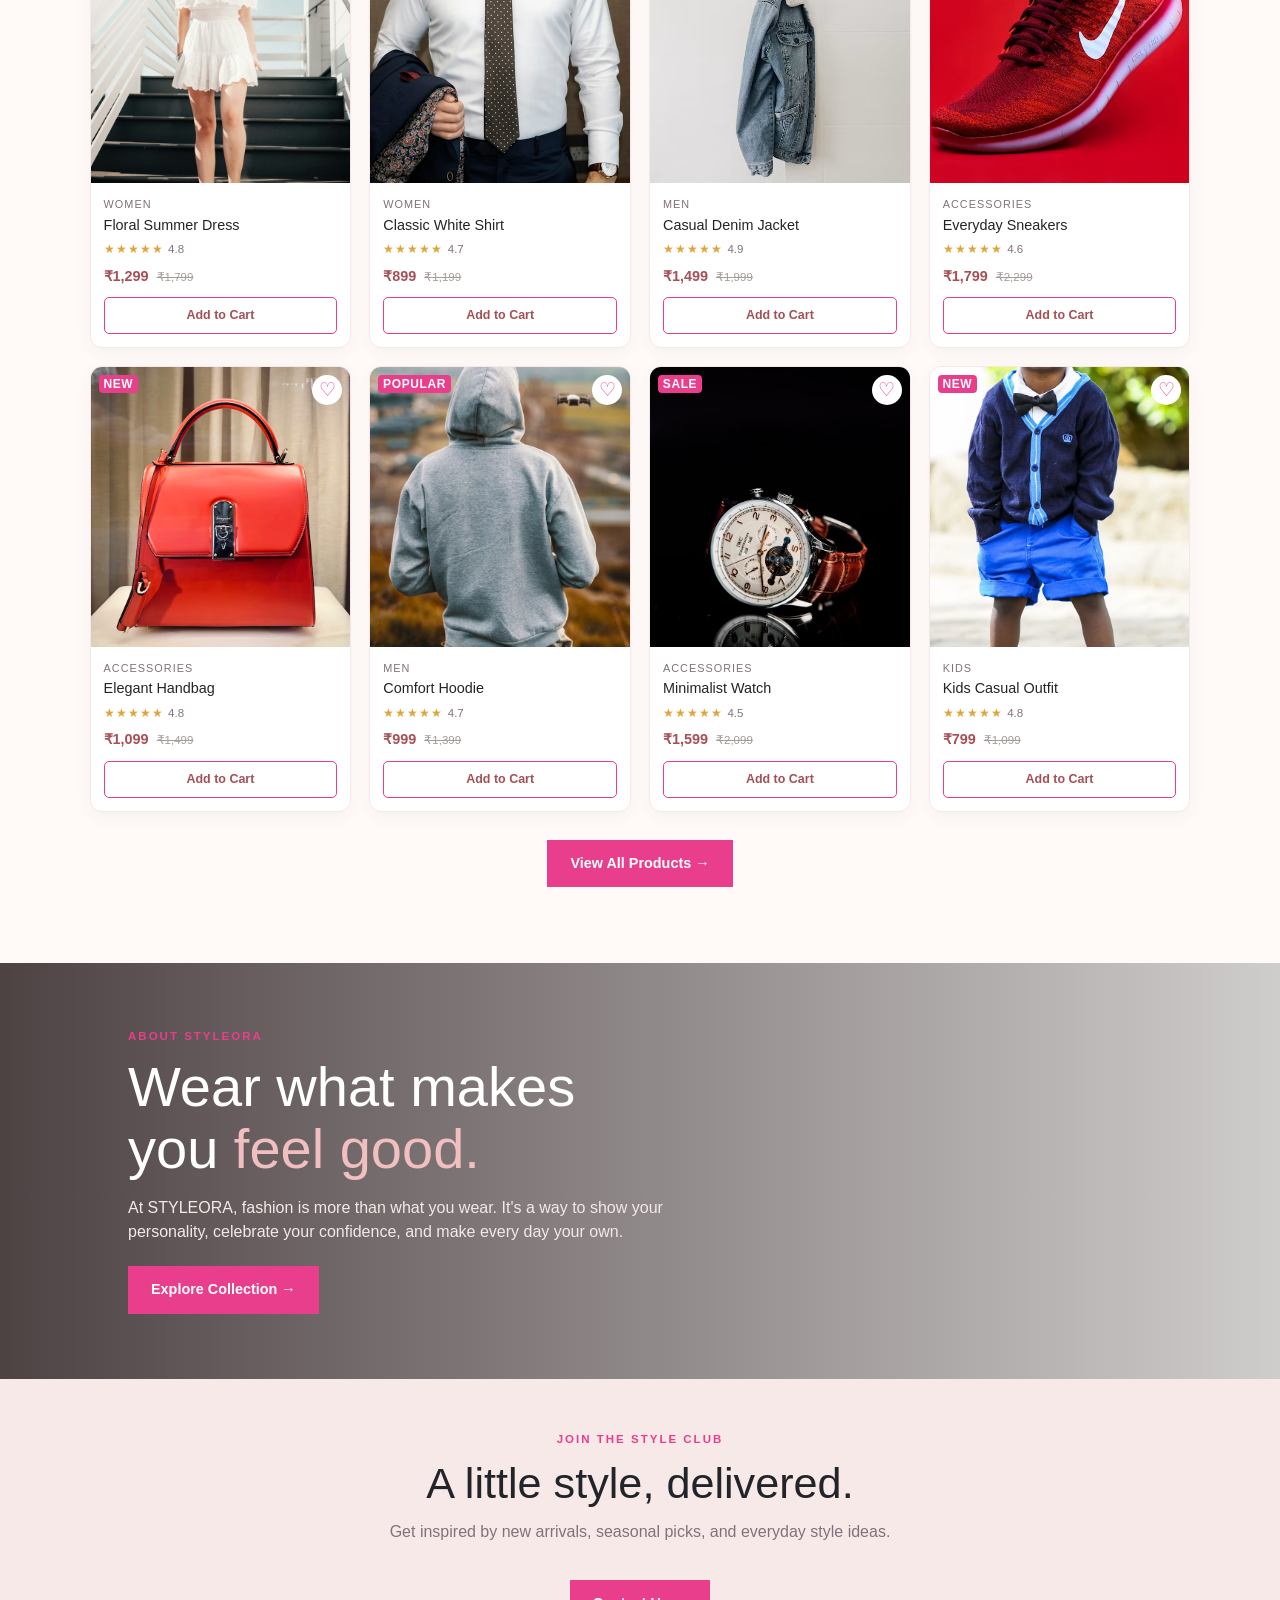
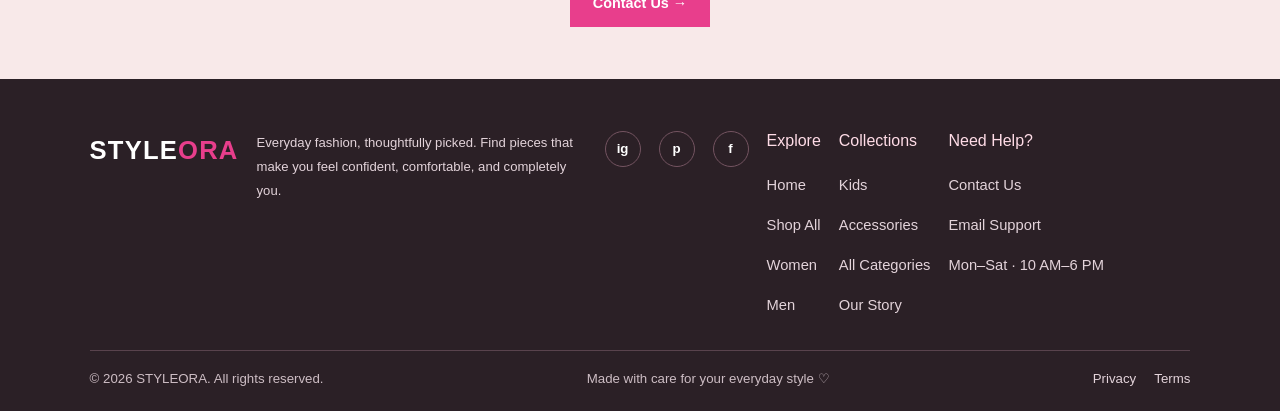
==== commit 28f3140c: "Update project" ====
--- a/index.html
+++ b/index.html
@@ -1,114 +1,137 @@
 <!DOCTYPE html>
 <html lang="en">
 <head>
-  <meta charset="UTF-8">
-  <meta name="viewport" content="width=device-width, initial-scale=1.0">
-  <meta name="description" content="FloraNest flowers and bouquets for every moment.">
-  <title>Home | FloraNest</title>
-  <!-- <link rel="preconnect" href="https://fonts.googleapis.com">
-  <link rel="preconnect" href="https://fonts.gstatic.com" crossorigin>
-  <link href="https://fonts.googleapis.com/css2?family=DM+Sans:wght@400;500;600;700&family=Playfair+Display:wght@500;600;700&display=swap" rel="stylesheet"> -->
-  <link rel="stylesheet" href="https://cdnjs.cloudflare.com/ajax/libs/font-awesome/6.7.2/css/all.min.css">
-  <link rel="stylesheet" href="style.css">
+<meta charset="UTF-8"><meta name="viewport" content="width=device-width, initial-scale=1.0">
+<title>STYLEORA | Discover Your Own Style</title><link rel="stylesheet" href="style.css">
+<link rel="stylesheet" href="https://cdn.jsdelivr.net/npm/bootstrap@4.5.3/dist/css/bootstrap.min.css" integrity="sha384-TX8t27EcRE3e/ihU7zmQxVncDAy5uIKz4rEkgIXeMed4M0jlfIDPvg6uqKI2xXr2" crossorigin="anonymous">
 </head>
 <body>
-<header class="site-header">
-  <a class="logo" href="index.html">FloraNest<span>.</span></a>
-  <input type="checkbox" id="menu-toggle" aria-label="Toggle navigation">
-  <label class="menu-button" for="menu-toggle" aria-label="Open navigation"><i class="fa-solid fa-bars"></i></label>
-  <nav class="navigation" aria-label="Main navigation">
-    <ul class="nav-list">
-      <li><a href="index.html" class="active">Home</a></li>
-      <li><a href="about.html" >About</a></li>
-      <li><a href="flowers.html" >Flowers</a></li>
-      <li><a href="bouquets.html" >Bouquets</a></li>
-      <li><a href="occasions.html" >Occasions</a></li>
-      <li><a href="contact.html" >Contact</a></li>
-    </ul>
-    <div class="nav-icons">
-      <a href="flowers.html" aria-label="Explore flowers"><i class="fa-solid fa-magnifying-glass"></i></a>
-      <a href="contact.html" aria-label="Contact us"><i class="fa-regular fa-user"></i></a>
-      <a href="bouquets.html" aria-label="View bouquets"><i class="fa-solid fa-bag-shopping"></i></a>
-    </div>
+<header class="navbar">
+  <a class="logo" href="index.html">STYLE<span>ORA</span></a>
+  <input type="checkbox" id="menu-toggle" class="menu-toggle">
+  <label for="menu-toggle" class="menu-icon" aria-label="Open navigation"><span></span><span></span><span></span></label>
+  <nav class="nav-links">
+    <a class="selected" href="index.html">Home</a><a href="categories.html">Categories</a><a href="shop.html">Shop</a><a href="about.html">About Us</a><a href="contact.html">Contact</a><a href="shop.html" aria-label="Browse products">⌕</a>
   </nav>
 </header>
 <main>
-<section class="hero home-hero" id="home">
-  <div class="hero-content"><p class="eyebrow">FRESH FLOWERS, HAPPY HEARTS</p>
-    <h1>Say It Beautifully<br>With Flowers</h1>
-    <p>Thoughtful blooms for life's sweetest moments. Find the perfect flowers to share love, joy and kindness.</p>
-    <div class="hero-actions"><a class="btn btn-primary" href="flowers.html">Shop Flowers <i class="fa-solid fa-arrow-right"></i></a><a class="btn btn-outline" href="about.html">Our Story</a></div>
-  </div><div class="hero-note"><i class="fa-solid fa-seedling"></i> Little blooms, lasting memories</div>
-</section>
-<section class="benefits section-wrap">
-  <article class="benefit"><i class="fa-solid fa-leaf"></i><div><h3>Fresh Blooms</h3><p>Beautifully selected flowers</p></div></article>
-  <article class="benefit"><i class="fa-solid fa-gift"></i><div><h3>Thoughtful Gifts</h3><p>Made for meaningful moments</p></div></article>
-  <article class="benefit"><i class="fa-solid fa-heart"></i><div><h3>Made With Love</h3><p>A little joy in every bunch</p></div></article>
-</section>
-<section class="about section-wrap">
-  <div class="about-image image-frame"><img src="assets/images/flower2.jpg" alt="Colourful fresh flowers" loading="lazy"><div class="image-stamp"><span>Bloom</span><strong>with love</strong></div></div>
-  <div class="about-copy"><p class="eyebrow">A LITTLE ABOUT US</p><h2>Flowers That Make<br>Every Day Special</h2><p>At FloraNest, we believe flowers can say what words sometimes cannot. From a small thank-you to a big celebration, the right bouquet can make a moment unforgettable.</p><p>Our collection is inspired by nature's colours, delicate details and the simple happiness of giving someone flowers.</p><a class="text-link" href="about.html">Get to know us <i class="fa-solid fa-arrow-right"></i></a></div>
-</section>
-<section class="products section-tint">
-  <div class="section-heading"><p class="eyebrow">PICK YOUR FAVOURITES</p><h2>Shop Fresh Flowers</h2><p>Bring a little colour and joy into someone's day.</p></div>
-  <div class="product-grid section-wrap">
-    <article class="product-card"><a class="product-image" href="flowers.html"><img src="assets/images/flower3.jpg" alt="Red roses" loading="lazy"><span class="product-tag">Popular</span></a><div class="product-info"><p class="product-category">Classic collection</p><h3>Red Roses</h3><div class="product-bottom"><span class="price">₹499</span><a href="contact.html" aria-label="Enquire about Red Roses"><i class="fa-solid fa-arrow-right"></i></a></div></div></article>
-    <article class="product-card"><a class="product-image" href="flowers.html"><img src="assets/images/lily.jpg" alt="Colourful tulips" loading="lazy"></a><div class="product-info"><p class="product-category">Bright &amp; cheerful</p><h3>Colourful Tulips</h3><div class="product-bottom"><span class="price">₹599</span><a href="contact.html" aria-label="Enquire about Tulips"><i class="fa-solid fa-arrow-right"></i></a></div></div></article>
-    <article class="product-card"><a class="product-image" href="flowers.html"><img src="assets/images/flower4.jpg" alt="White lilies" loading="lazy"></a><div class="product-info"><p class="product-category">Elegant collection</p><h3>White Lilies</h3><div class="product-bottom"><span class="price">₹699</span><a href="contact.html" aria-label="Enquire about Lilies"><i class="fa-solid fa-arrow-right"></i></a></div></div></article>
-    <article class="product-card"><a class="product-image" href="flowers.html"><img src="assets/images/flowe5.jpg" alt="Pink blooms" loading="lazy"></a><div class="product-info"><p class="product-category">Soft &amp; sweet</p><h3>Pink Blooms</h3><div class="product-bottom"><span class="price">₹549</span><a href="contact.html" aria-label="Enquire about Pink Blooms"><i class="fa-solid fa-arrow-right"></i></a></div></div></article>
-  </div><div class="center-action"><a class="btn btn-dark" href="flowers.html">View All Flowers</a></div>
-</section>
-<section class="bouquets section-wrap"><div class="section-heading"><p class="eyebrow">WRAPPED WITH CARE</p><h2>Our Lovely Bouquets</h2><p>Thoughtfully arranged to make your gift feel extra special.</p></div>
-  <div class="bouquet-grid">
-    <article class="bouquet-card"><img src="assets/images/flow.jpg" alt="Romantic rose bouquet" loading="lazy"><div class="bouquet-overlay"><span>01 / ROMANTIC</span><h3>The Love Story</h3><a href="bouquets.html">Explore bouquets <i class="fa-solid fa-arrow-right"></i></a></div></article>
-    <article class="bouquet-card"><img src="assets/images/flower.jpg" alt="Pastel bouquet" loading="lazy"><div class="bouquet-overlay"><span>02 / ELEGANT</span><h3>Pastel Dreams</h3><a href="bouquets.html">Explore bouquets <i class="fa-solid fa-arrow-right"></i></a></div></article>
-    <article class="bouquet-card bouquet-three"><img src="assets/images/flower6.jpg" alt="Seasonal flowers" loading="lazy"><div class="bouquet-overlay"><span>03 / JOYFUL</span><h3>Sunny Days</h3><a href="bouquets.html">Explore bouquets <i class="fa-solid fa-arrow-right"></i></a></div></article>
-  </div><div class="center-action"><a class="btn btn-dark" href="bouquets.html">Explore All Bouquets</a></div>
-</section>
-<section class="occasions section-tint"><div class="section-heading"><p class="eyebrow">A FLOWER FOR EVERY FEELING</p><h2>Shop By Occasion</h2><p>Whatever you're celebrating, make it bloom.</p></div>
-  <div class="occasion-grid section-wrap">
-    <a class="occasion-card" href="occasions.html"><span class="occasion-icon"><i class="fa-solid fa-cake-candles"></i></span><h3>Birthday</h3><p>Make their day brighter</p></a>
-    <a class="occasion-card" href="occasions.html"><span class="occasion-icon"><i class="fa-solid fa-heart"></i></span><h3>Anniversary</h3><p>Celebrate your love</p></a>
-    <a class="occasion-card" href="occasions.html"><span class="occasion-icon"><i class="fa-solid fa-ring"></i></span><h3>Wedding</h3><p>For a beautiful beginning</p></a>
-    <a class="occasion-card" href="occasions.html"><span class="occasion-icon"><i class="fa-solid fa-face-smile"></i></span><h3>Just Because</h3><p>Surprise someone today</p></a>
-  </div><div class="center-action"><a class="btn btn-dark" href="occasions.html">Explore Occasions</a></div>
-</section>
-<section class="testimonial section-wrap"><i class="fa-solid fa-quote-left quote-icon"></i><p class="eyebrow">KIND WORDS</p><h2>“A beautiful bouquet can turn an ordinary day into a lovely memory.”</h2><p class="testimonial-note">Flowers make every little moment feel special.</p></section>
-
+<section class="hero" id="home"><div class="hero-copy"><p class="eyebrow">STYLE THAT SPEAKS YOU</p><h1>Discover Your<br><span>Own Style.</span></h1><p>Find the perfect look for every moment. Explore fashion made for your everyday confidence.</p><a class="primary-btn" href="shop.html">Shop Now <span>→</span></a></div><div class="hero-image"><img src="https://images.unsplash.com/photo-1483985988355-763728e1935b?auto=format&fit=crop&w=1100&q=85" alt="Friends enjoying fashion shopping"></div></section>
+<section class="section" id="categories"><div class="section-heading"><p class="eyebrow">FIND YOUR FAVOURITE</p><h2>Shop by Categories</h2><p>Styles for every mood and every member of the family.</p></div>
+<div class="category-grid">
+<a class="category-card women" href="women.html"><span>Women</span><small>Explore collection →</small></a>
+<a class="category-card men" href="men.html"><span>Men</span><small>Explore collection →</small></a>
+<a class="category-card kids" href="kids.html"><span>Kids</span><small>Explore collection →</small></a>
+<a class="category-card accessories" href="accessories.html"><span>Accessories</span><small>Explore collection →</small></a>
+</div></section>
+<section class="section trending"><div class="section-heading"><p class="eyebrow">MADE FOR YOUR MOMENTS</p><h2>Trending Products</h2><p>Meet the pieces everyone is loving right now.</p></div><div class="product-grid">
+<article class="product-card">
+      <div class="product-image">
+        <img src="assets/images/first.jpg" alt="Floral Summer Dress">
+        <span class="badge">NEW</span>
+        <button class="heart" aria-label="Add Floral Summer Dress to wishlist">♡</button>
+      </div>
+      <div class="product-info">
+        <p class="product-category">Women</p>
+        <h3>Floral Summer Dress</h3>
+        <p class="rating">★★★★★ <span>4.8</span></p>
+        <p class="price">₹1,299 <del>₹1,799</del></p>
+        <a class="cart-btn" href="mailto:hello@styleora.example?subject=Enquiry%20about%20Floral%20Summer%20Dress">Add to Cart</a>
+      </div>
+    </article><article class="product-card">
+      <div class="product-image">
+        <img src="assets/images/man.jpg" alt="Classic White Shirt">
+        <span class="badge">SALE</span>
+        <button class="heart" aria-label="Add Classic White Shirt to wishlist">♡</button>
+      </div>
+      <div class="product-info">
+        <p class="product-category">Women</p>
+        <h3>Classic White Shirt</h3>
+        <p class="rating">★★★★★ <span>4.7</span></p>
+        <p class="price">₹899 <del>₹1,199</del></p>
+        <a class="cart-btn" href="mailto:hello@styleora.example?subject=Enquiry%20about%20Classic%20White%20Shirt">Add to Cart</a>
+      </div>
+    </article><article class="product-card">
+      <div class="product-image">
+        <img src="assets/images/2.jpg" alt="Casual Denim Jacket">
+        <span class="badge">TRENDING</span>
+        <button class="heart" aria-label="Add Casual Denim Jacket to wishlist">♡</button>
+      </div>
+      <div class="product-info">
+        <p class="product-category">Men</p>
+        <h3>Casual Denim Jacket</h3>
+        <p class="rating">★★★★★ <span>4.9</span></p>
+        <p class="price">₹1,499 <del>₹1,999</del></p>
+        <a class="cart-btn" href="mailto:hello@styleora.example?subject=Enquiry%20about%20Casual%20Denim%20Jacket">Add to Cart</a>
+      </div>
+    </article><article class="product-card">
+      <div class="product-image">
+        <img src="assets/images/3.jpg" alt="Everyday Sneakers">
+        <span class="badge">SALE</span>
+        <button class="heart" aria-label="Add Everyday Sneakers to wishlist">♡</button>
+      </div>
+      <div class="product-info">
+        <p class="product-category">Accessories</p>
+        <h3>Everyday Sneakers</h3>
+        <p class="rating">★★★★★ <span>4.6</span></p>
+        <p class="price">₹1,799 <del>₹2,299</del></p>
+        <a class="cart-btn" href="mailto:hello@styleora.example?subject=Enquiry%20about%20Everyday%20Sneakers">Add to Cart</a>
+      </div>
+    </article><article class="product-card">
+      <div class="product-image">
+        <img src="assets/images/bag.jpg" alt="Elegant Handbag">
+        <span class="badge">NEW</span>
+        <button class="heart" aria-label="Add Elegant Handbag to wishlist">♡</button>
+      </div>
+      <div class="product-info">
+        <p class="product-category">Accessories</p>
+        <h3>Elegant Handbag</h3>
+        <p class="rating">★★★★★ <span>4.8</span></p>
+        <p class="price">₹1,099 <del>₹1,499</del></p>
+        <a class="cart-btn" href="mailto:hello@styleora.example?subject=Enquiry%20about%20Elegant%20Handbag">Add to Cart</a>
+      </div>
+    </article><article class="product-card">
+      <div class="product-image">
+        <img src="assets/images/mans.jpg" alt="Comfort Hoodie">
+        <span class="badge">POPULAR</span>
+        <button class="heart" aria-label="Add Comfort Hoodie to wishlist">♡</button>
+      </div>
+      <div class="product-info">
+        <p class="product-category">Men</p>
+        <h3>Comfort Hoodie</h3>
+        <p class="rating">★★★★★ <span>4.7</span></p>
+        <p class="price">₹999 <del>₹1,399</del></p>
+        <a class="cart-btn" href="mailto:hello@styleora.example?subject=Enquiry%20about%20Comfort%20Hoodie">Add to Cart</a>
+      </div>
+    </article><article class="product-card">
+      <div class="product-image">
+        <img src="assets/images/watch.jpg" alt="Minimalist Watch">
+        <span class="badge">SALE</span>
+        <button class="heart" aria-label="Add Minimalist Watch to wishlist">♡</button>
+      </div>
+      <div class="product-info">
+        <p class="product-category">Accessories</p>
+        <h3>Minimalist Watch</h3>
+        <p class="rating">★★★★★ <span>4.5</span></p>
+        <p class="price">₹1,599 <del>₹2,099</del></p>
+        <a class="cart-btn" href="mailto:hello@styleora.example?subject=Enquiry%20about%20Minimalist%20Watch">Add to Cart</a>
+      </div>
+    </article><article class="product-card">
+      <div class="product-image">
+        <img src="assets/images/boy.jpg" alt="Kids Casual Outfit">
+        <span class="badge">NEW</span>
+        <button class="heart" aria-label="Add Kids Casual Outfit to wishlist">♡</button>
+      </div>
+      <div class="product-info">
+        <p class="product-category">Kids</p>
+        <h3>Kids Casual Outfit</h3>
+        <p class="rating">★★★★★ <span>4.8</span></p>
+        <p class="price">₹799 <del>₹1,099</del></p>
+        <a class="cart-btn" href="mailto:hello@styleora.example?subject=Enquiry%20about%20Kids%20Casual%20Outfit">Add to Cart</a>
+      </div>
+    </article>
+</div><div class="center"><a class="primary-btn" href="shop.html">View All Products →</a></div></section>
+<section class="about-section" id="about"><div class="about-copy"><p class="eyebrow">ABOUT STYLEORA</p><h2>Wear what makes<br>you <span>feel good.</span></h2><p>At STYLEORA, fashion is more than what you wear. It's a way to show your personality, celebrate your confidence, and make every day your own.</p><a class="primary-btn" href="shop.html">Explore Collection →</a></div></section>
+<section class="newsletter" id="contact"><p class="eyebrow">JOIN THE STYLE CLUB</p><h2>A little style, delivered.</h2><p>Get inspired by new arrivals, seasonal picks, and everyday style ideas.</p><a class="primary-btn" href="mailto:hello@styleora.example">Contact Us →</a></section>
 </main>
-<footer class="footer">
-  <div class="footer-container">
-    <div class="footer-box footer-brand">
-      <a class="footer-logo" href="index.html">FloraNest<span>.</span></a>
-      <p>Bringing beauty and happiness to every moment with flowers and thoughtful bouquets, made to help you share what matters most.</p>
-      <div class="social-links">
-        <a href="https://www.instagram.com/" aria-label="Instagram"><i class="fa-brands fa-instagram"></i></a>
-        <a href="https://www.facebook.com/" aria-label="Facebook"><i class="fa-brands fa-facebook-f"></i></a>
-        <a href="https://www.pinterest.com/" aria-label="Pinterest"><i class="fa-brands fa-pinterest-p"></i></a>
-      </div>
-    </div>
-    <div class="footer-box"><h3>Quick Links</h3><ul>
-      <li><a href="index.html">Home</a></li><li><a href="about.html">About Us</a></li><li><a href="flowers.html">Flowers</a></li><li><a href="bouquets.html">Bouquets</a></li><li><a href="occasions.html">Occasions</a></li><li><a href="contact.html">Contact Us</a></li>
-    </ul></div>
-    <div class="footer-box"><h3>Customer Care</h3><ul>
-      <li><a href="contact.html">FAQs</a></li><li><a href="contact.html">Delivery Information</a></li><li><a href="contact.html">Returns &amp; Refunds</a></li><li><a href="contact.html">Privacy Policy</a></li><li><a href="contact.html">Terms &amp; Conditions</a></li>
-    </ul></div>
-    <div class="footer-box footer-contact"><h3>Get In Touch</h3>
-      <p><i class="fa-solid fa-location-dot"></i> Your Shop Address</p>
-      <p><i class="fa-solid fa-phone"></i> +91 XXXXX XXXXX</p>
-      <p><i class="fa-solid fa-envelope"></i> hello@floranest.com</p>
-      <p><i class="fa-regular fa-clock"></i> Mon - Sat: 9 AM - 8 PM</p>
-    </div>
-  </div>
-  <div class="newsletter">
-    <div><h3>A little floral joy in your inbox</h3><p>Hear about seasonal blooms and special offers.</p></div>
-    <form action="mailto:hello@floranest.com" method="post" enctype="text/plain">
-      <label class="visually-hidden" for="newsletter-email">Your email address</label>
-      <input id="newsletter-email" name="Email" type="email" placeholder="Enter your email address" required>
-      <button type="submit">Subscribe <i class="fa-solid fa-arrow-right"></i></button>
-    </form>
-  </div>
-  <div class="footer-bottom"><p>&copy; 2026 FloraNest. All rights reserved.</p><p>Made with <i class="fa-solid fa-heart"></i> for flower lovers.</p></div>
-</footer>
-</body>
-</html>
+<footer class="site-footer"><div class="footer-main"><div class="footer-brand"><a class="logo footer-logo" href="index.html">STYLE<span>ORA</span></a><p>Everyday fashion, thoughtfully picked. Find pieces that make you feel confident, comfortable, and completely you.</p><div class="social-links"><a href="https://www.instagram.com/" aria-label="Instagram">ig</a><a href="https://www.pinterest.com/" aria-label="Pinterest">p</a><a href="https://www.facebook.com/" aria-label="Facebook">f</a></div></div><div class="footer-column"><h3>Explore</h3><a href="index.html">Home</a><a href="shop.html">Shop All</a><a href="women.html">Women</a><a href="men.html">Men</a></div><div class="footer-column"><h3>Collections</h3><a href="kids.html">Kids</a><a href="accessories.html">Accessories</a><a href="categories.html">All Categories</a><a href="about.html">Our Story</a></div><div class="footer-column"><h3>Need Help?</h3><a href="contact.html">Contact Us</a><a href="mailto:hello@styleora.example">Email Support</a><p>Mon–Sat · 10 AM–6 PM</p></div></div><div class="footer-bottom"><span>© 2026 STYLEORA. All rights reserved.</span><span>Made with care for your everyday style ♡</span><div><a href="contact.html">Privacy</a><a href="contact.html">Terms</a></div></div></footer>
+</body></html>
--- a/style.css
+++ b/style.css
@@ -1,765 +1,146 @@
-/* FLORANEST — ONE SHARED CSS FOR ALL HTML PAGES
-   Mobile-first | Tablet: 768px | Laptop: 1024px */
-*{
-    margin:0;
-    padding:0;
-    box-sizing:border-box;
+/* STYLEORA original pink format | HTML + CSS only */
+*{box-sizing:border-box;margin:0;padding:0}
+html{scroll-behavior:smooth}
+body{font-family:Arial,Helvetica,sans-serif;color:var(--ink);background:#fff;line-height:1.6}
+a{color:inherit;text-decoration:none}
+img{display:block;max-width:100%}
+.navbar{position:fixed;z-index:1000;top:0;left:0;width:100%;min-height:72px;padding:14px 5%;display:flex;align-items:center;justify-content:space-between;background:rgba(255,255,255,.97);border-bottom:1px solid var(--line)}
+.logo{font-size:1.55rem;font-weight:800;letter-spacing:2px;white-space:nowrap}.logo span{color:var(--pink)}
+.menu-toggle{position:absolute;opacity:0;pointer-events:none}
+.menu-icon{width:29px;height:24px;display:flex;flex-direction:column;justify-content:space-between;cursor:pointer}
+.menu-icon span{height:3px;width:100%;border-radius:3px;background:var(--ink)}
+.nav-links{display:none;position:absolute;top:72px;left:0;width:100%;padding:16px 5% 22px;background:white;flex-direction:column;gap:8px;border-bottom:1px solid var(--line)}
+.menu-toggle:checked~.nav-links{display:flex}
+.nav-links a{padding:8px 0;font-size:.95rem}.nav-links a:hover,.nav-links .selected{color:var(--pink)}
+.hero{padding:120px 5% 55px;display:grid;gap:28px;align-items:center;background:var(--cream)}
+.hero-copy{padding:10px 0}.eyebrow{font-size:.72rem;letter-spacing:2px;font-weight:700;color:var(--pink);margin-bottom:10px}
+.hero h1{font-size:clamp(2.8rem,10vw,5rem);line-height:1.05;letter-spacing:-1.8px;margin-bottom:18px}.hero h1 span{color:var(--pink)}
+.hero-copy>p:not(.eyebrow){max-width:450px;color:var(--muted);margin-bottom:25px}
+.primary-btn{display:inline-block;background:var(--pink);color:white;padding:12px 22px;font-size:.9rem;font-weight:700;border:1px solid var(--pink);transition:.2s}.primary-btn:hover{background:var(--pink-dark);border-color:var(--pink-dark)}.primary-btn span{margin-left:10px}
+.hero-image img{width:100%;height:360px;object-fit:cover;border-radius:3px}
+.section{padding:60px 5%}.section-heading{text-align:center;max-width:650px;margin:0 auto 30px}.section-heading h2,.newsletter h2{font-size:clamp(1.8rem,5vw,2.7rem);line-height:1.2;margin-bottom:10px}.section-heading>p:last-child,.newsletter>p:not(.eyebrow){color:var(--muted)}
+.category-grid{display:grid;grid-template-columns:repeat(2,minmax(0,1fr));gap:14px}
+.category-card{min-height:200px;padding:18px;display:flex;flex-direction:column;justify-content:flex-end;color:white;background-position:center;background-size:cover;position:relative;isolation:isolate;overflow:hidden}
+.category-card:before{content:"";position:absolute;inset:0;z-index:-1;background:linear-gradient(0deg,rgba(0,0,0,.68),transparent 80%)}
+.category-card span{font-size:1.35rem;font-weight:700}.category-card small{font-size:.78rem}
+:root{--pink:#c16b70;--pink-dark:#a74f56;--pink-light:#f8e9e9;--ink:#292424;--muted:#817878;--cream:#fffaf8;--line:#eee2df}
+
+.category-card.women{background-image:url('assets/images/main.jpg')}
+.category-card.men{background-image:url('assets/images/man.jpg')}
+.category-card.kids{background-image:url('assets/images/boy.jpg')}
+.category-card.accessories{background-image:url('assets/images/bag.jpg')}
+.trending{background:var(--cream)}
+.product-grid{display:grid;grid-template-columns:repeat(2,minmax(0,1fr));gap:14px}
+.product-card{background:white;min-width:0;border:1px solid #f0e8e6;overflow:hidden;transition:transform .2s,box-shadow .2s}
+.product-card:hover{transform:translateY(-3px);box-shadow:0 10px 24px #3b20200f}
+.product-image{position:relative;overflow:hidden;background:var(--pink-light)}
+.product-image img{width:100%;height:190px;object-fit:cover}
+.badge{position:absolute;left:8px;top:8px;background:var(--pink);color:white;padding:4px 7px;font-size:.6rem;font-weight:700;letter-spacing:.6px}
+.heart{position:absolute;right:8px;top:8px;border:0;border-radius:50%;width:30px;height:30px;background:white;color:var(--pink);font-size:1.2rem;cursor:pointer}
+.product-info{padding:12px}.product-category{font-size:.68rem;text-transform:uppercase;letter-spacing:1px;color:var(--muted);margin-bottom:3px}
+.product-info h3{font-size:.9rem;line-height:1.35;margin-bottom:5px}.rating{font-size:.78rem;letter-spacing:1px;color:#e0a43b;margin-bottom:7px}.rating span{letter-spacing:0;color:var(--muted);font-size:.72rem}
+.price{font-weight:700;color:var(--pink-dark);font-size:.9rem;margin-bottom:10px}.price del{font-size:.72rem;font-weight:400;color:#a69b98;margin-left:4px}
+.cart-btn{display:block;text-align:center;border:1px solid var(--pink);color:var(--pink-dark);padding:8px 5px;font-size:.78rem;font-weight:700}.cart-btn:hover{background:var(--pink);color:white}
+.center{text-align:center;margin-top:28px}
+.about-section{padding:65px 7%;background:linear-gradient(90deg,rgba(39,25,26,.82),rgba(39,25,26,.22)),url('https://images.unsplash.com/photo-1490481651871-ab68de25d43d?auto=format&fit=crop&w=1500&q=80') center/cover;color:white;min-height:370px;display:flex;align-items:center}
+.about-copy{max-width:540px}.about-copy h2{font-size:clamp(2.3rem,7vw,3.5rem);line-height:1.12;margin-bottom:15px}.about-copy h2 span{color:#f2bfc1}.about-copy>p:not(.eyebrow){color:#f4e9e8;margin-bottom:22px}
+.newsletter{padding:55px 5%;text-align:center;background:var(--pink-light)}.newsletter .primary-btn{margin-top:20px}
+.site-footer{background:#2d2627;color:white;padding:26px 5%;display:flex;flex-direction:column;align-items:center;text-align:center;gap:12px}.footer-logo{color:white}.site-footer p{color:#d6caca;font-size:.82rem}.site-footer div{display:flex;gap:18px;font-size:.83rem}.site-footer div a:hover{color:#f2bfc1}
+.shop-layout{padding:110px 5% 55px;display:grid;gap:28px}
+.sidebar{background:var(--cream);padding:20px;height:max-content;border:1px solid var(--line)}
+.sidebar h2{font-size:1.2rem;margin-bottom:18px}.filter-group{padding:15px 0;border-top:1px solid var(--line)}.filter-group h3{font-size:.95rem;margin-bottom:10px}
+.filter-group>a{display:block;color:var(--muted);font-size:.87rem;padding:5px 0}.filter-group>a:hover{color:var(--pink)}
+.filter-group label{display:block;font-size:.84rem;color:var(--muted);padding:5px 0}.filter-group input{accent-color:var(--pink);margin-right:7px}
+.size-options{display:flex;gap:7px}.size-options span{border:1px solid var(--line);background:white;padding:5px 9px;font-size:.8rem}
+.shop-heading{display:flex;flex-direction:column;gap:18px;margin-bottom:25px}.shop-heading h1{font-size:clamp(1.8rem,5vw,2.6rem);line-height:1.2;margin-bottom:8px}.shop-heading p:not(.eyebrow){font-size:.9rem;color:var(--muted)}
+.sort-label{font-size:.82rem;color:var(--muted);display:flex;align-items:center;gap:8px}.sort-label select{padding:8px;border:1px solid var(--line);background:white;color:var(--ink)}
+.pagination{display:flex;justify-content:center;align-items:center;flex-wrap:wrap;gap:7px;margin:35px 0 0}.pagination a{display:inline-flex;align-items:center;justify-content:center;min-width:35px;height:37px;padding:5px 10px;border:1px solid var(--line);background:white;font-size:.85rem}.pagination a.active,.pagination a:hover{background:var(--pink);color:white;border-color:var(--pink)}.pagination .page-arrow{padding:5px 11px}
+@media(min-width:768px){
+ .menu-icon{display:none}.nav-links{display:flex;position:static;width:auto;padding:0;background:transparent;border:0;flex-direction:row;align-items:center;gap:20px}.nav-links a{padding:7px 0}
+ .hero{grid-template-columns:1fr 1fr;padding:125px 6% 65px;gap:35px}.hero-image img{height:440px}
+ .section{padding:75px 6%}.category-grid{grid-template-columns:repeat(4,minmax(0,1fr));gap:18px}.category-card{min-height:270px}
+ .product-grid{grid-template-columns:repeat(3,minmax(0,1fr));gap:20px}.product-image img{height:260px}.product-info{padding:14px}
+ .shop-layout{grid-template-columns:190px minmax(0,1fr);gap:25px;padding-left:5%;padding-right:5%}.shop-heading{flex-direction:row;justify-content:space-between;align-items:end}.shop-layout .product-grid{grid-template-columns:repeat(2,minmax(0,1fr))}
+ .site-footer{flex-direction:row;justify-content:space-between;text-align:left}
 }
-html{
-    scroll-behavior:smooth;
-    scroll-padding-top:85px;
-}
-body{
-    width:100%;
-    min-height:100vh;
-    font-family:var(--sans);
-    color:var(--text);
-    background:var(--white);
-    line-height:1.6;
-}
-img{
-    display:block;
-    width:100%;max-width:100%;
-}
-a{
-    color:inherit;
-}
-button,input,textarea,select{
-    font:inherit;
-}
-h1,h2,h3{
-    font-family:var(--serif);
-    font-weight:600;
-    line-height:1.2;
-}
-h2{
-    font-size:clamp(2rem,5vw,3.1rem);
-}
-p{
-    overflow-wrap:break-word;
-}
-section{
-    scroll-margin-top:80px;
-}
-.section-wrap{
-    width:min(100% - 10%,1200px);
-    margin-inline:auto;
-}
-.section-tint,.values-section{
-    background:var(--cream);
-}
-.eyebrow{
-    color:#a65f73;
-    font-size:.72rem;
-    font-weight:700;
-    letter-spacing:.19em;
-    line-height:1.6;
-    margin-bottom:14px;
+@media(min-width:1024px){
+ .navbar{padding-left:7%;padding-right:7%}.nav-links{gap:28px}
+ .hero{padding-left:8%;padding-right:8%;min-height:650px}.hero-image img{height:490px}
+ .section{padding:85px 7%}.product-grid{grid-template-columns:repeat(4,minmax(0,1fr));gap:22px}.product-image img{height:290px}
+ .shop-layout{grid-template-columns:230px minmax(0,1fr);padding-left:7%;padding-right:7%;gap:35px}.shop-layout .product-grid{grid-template-columns:repeat(3,minmax(0,1fr))}.shop-layout .product-image img{height:260px}
+ .about-section{padding-left:10%;min-height:440px}
 }
 
 
-/* NAVBAR */
-.site-header{
-    position:sticky;
-    z-index:1000;
-    top:0;
-    display:flex;
-    align-items:center;
-    justify-content:space-between;
-    gap:15px;
-    min-height:74px;
-    padding:14px 5%;
-    background:rgba(255,255,255,.98);
-    box-shadow:0 3px 18px rgba(30,50,36,.07);
+
+
+/* Refined STYLEORA finish: balanced spacing, soft blush palette, clean cards */
+:root { --pink:#d95d87; --ink:#30242a; --muted:#81727a; --line:#f0dfe5; }
+body { color:var(--ink); background:#fffafb; }
+a { transition:color .2s ease, background .2s ease, transform .2s ease; }
+.navbar { background:rgba(255,250,251,.97); box-shadow:0 4px 24px rgba(85,38,57,.06); }
+.logo { letter-spacing:1.2px; }
+.hero { padding-top:105px; padding-bottom:55px; gap:28px; }
+.hero h1 { line-height:1.08; letter-spacing:-1.5px; }
+.hero-image img { min-height:0; height:350px; border-radius:180px 180px 18px 18px; object-fit:cover; }
+.section { padding-top:58px; padding-bottom:58px; }
+.section-heading { margin-bottom:28px; }
+.category-card { min-height:220px; border-radius:14px; overflow:hidden; }
+.product-grid { gap:16px; }
+.product-card { background:#fff; border:1px solid #f5e8ed; border-radius:12px; overflow:hidden; box-shadow:0 5px 18px rgba(71,35,49,.045); transition:transform .2s ease, box-shadow .2s ease; }
+.product-card:hover { transform:translateY(-4px); box-shadow:0 12px 26px rgba(71,35,49,.10); }
+.product-image img { height:220px; object-fit:cover; }
+.product-info { padding:13px; }
+.product-info h3 { line-height:1.35; }
+.cart-btn { border-radius:5px; }
+.about-section { min-height:0; padding-top:65px; padding-bottom:65px; }
+.newsletter { padding-top:52px; padding-bottom:52px; }
+.site-footer { min-height:0; padding:30px 6%; gap:16px; background:#30242a; color:#fff; }
+.site-footer a { color:#fff; }
+.site-footer p { color:#e8dbe0; }
+.shop-layout { padding-top:105px; padding-bottom:55px; gap:24px; }
+.sidebar { border:1px solid var(--line); border-radius:12px; padding:18px; background:#fff; }
+.shop-heading { margin-bottom:25px; }
+.shop-heading h1 { letter-spacing:-.7px; }
+.shop-layout .product-image img { height:220px; }
+.pagination { margin:32px 0 8px; gap:8px; }
+.pagination a { min-width:38px; height:38px; border-radius:6px; text-decoration:none; }
+.pagination a.active { font-weight:700; box-shadow:0 4px 10px rgba(217,93,135,.2); }
+@media (min-width:768px) {
+ .hero { padding-top:120px; padding-bottom:65px; }
+ .hero-image img { height:410px; }
+ .section { padding-top:68px; padding-bottom:68px; }
+ .category-card { min-height:245px; }
+ .product-grid { gap:18px; }
+ .product-image img { height:255px; }
+ .shop-layout { padding-top:120px; padding-bottom:65px; }
+ .shop-layout .product-image img { height:245px; }
+ .site-footer { padding:35px 6%; }
+}
+@media (min-width:1024px) {
+ .hero { padding-left:8%; padding-right:8%; padding-top:130px; padding-bottom:75px; min-height:0; }
+ .hero-image img { height:450px; }
+ .section { padding:76px 7%; }
+ .category-card { min-height:265px; }
+ .product-image img { height:280px; }
+ .shop-layout { padding:125px 7% 70px; gap:32px; }
+ .shop-layout .product-image img { height:255px; }
+ .site-footer { padding:38px 7%; }
 }
 
-:root{--green:#253b2f;--green-light:#e9eee7;--pink:#d99aa9;--pink-light:#f7e9ec;--cream:#fbf8f5;--text:#29372e;--muted:#68736b;--white:#fff;--serif:"Playfair Display",Georgia,serif;--sans:"DM Sans",Arial,sans-serif;
-}
-
-.logo,.footer-logo{
-    color:var(--green);
-    font-family:var(--serif);
-    font-size:1.8rem;
-    font-weight:700;
-    text-decoration:none;
-    white-space:nowrap;
-}
-.logo span,.footer-logo span{
-    color:var(--pink);
-}
-#menu-toggle{
-    position:absolute;
-    width:1px;
-    height:1px;
-    opacity:0;
-    pointer-events:none;
-}
-.menu-button{
-    display:grid;
-    place-items:center;
-    width:42px;
-    height:42px;
-    color:var(--green);
-    font-size:1.35rem;
-    cursor:pointer;
-    border:1px solid #e6e9e5;
-    border-radius:5px;
-}
-.navigation{
-    position:absolute;
-    top:100%;
-    left:0;
-    right:0;
-    display:none;
-    padding:18px 5% 24px;
-    background:var(--white);
-    box-shadow:0 12px 18px rgba(30,50,36,.08)
-}
-#menu-toggle:checked~.navigation{
-    display:block
-}
-#menu-toggle:focus-visible~.menu-button{
-    outline:2px solid var(--pink);
-    outline-offset:4px
-}
-.nav-list{
-    display:flex;
-    flex-direction:column;
-    gap:4px;
-    list-style:none;
-}
-.nav-list a{
-    
-    display:block;
-    padding:10px 4px;
-    color:var(--text);
-    font-size:.93rem;
-    text-decoration:none;
-    transition:color .25s;
-}
-.nav-list a:hover,.nav-list a.active{
-    color:#b66e80;
-}
-.nav-icons{
-    display:flex;
-    gap:20px;
-    align-items:center;
-    margin-top:14px;
-    padding-top:16px;
-    border-top:1px solid #edf0ec;
-}
-.nav-icons a{
-    color:var(--green);
-    font-size:1.05rem;
-    text-decoration:none;
-}
-.nav-icons a:hover{
-    color:#b66e80;
-}
-
-/* BUTTONS */
-.btn{
-    display:inline-flex;
-    align-items:center;
-    justify-content:center;
-    gap:10px;
-    min-height:48px;
-    padding:13px 22px;
-    border:1px solid transparent;
-    border-radius:4px;
-    font-size:.9rem;
-    font-weight:700;
-    text-decoration:none;
-    cursor:pointer;
-    transition:transform .25s,background .25s,color .25s;
-}
-.btn:hover{
-    transform:translateY(-2px);
-}
-.btn-primary{
-    background:var(--pink);
-    color:var(--green);
-}
-.btn-primary:hover{background:#efbdc9}
-.btn-outline{color:var(--white);border-color:rgba(255,255,255,.8);background:transparent}
-.btn-outline:hover{color:var(--green);background:var(--white)}
-.btn-dark{color:var(--white);background:var(--green)}
-.btn-dark:hover{background:#3b5946}
-
-/* HERO AND PAGE BANNERS */
-.hero{
-    position:relative;
-    display:flex;
-    align-items:center;
-    min-height:78vh;
-    padding:70px 7%;
-    color:var(--white);
-    background:linear-gradient(90deg,rgba(20,37,27,.82),rgba(20,37,27,.4)),url("assets/images/flower2.jpg") center/cover no-repeat;
-}
-.hero-content{
-    width:min(100%,650px);
-}
-.hero .eyebrow{
-    color:#ffdce4;
-}
-.hero h1,.page-banner h1{
-    margin-bottom:22px;
-    font-size:clamp(2.7rem,8vw,5rem);
-    letter-spacing:-.035em;
-}
-.hero-content>p:not(.eyebrow){
-    max-width:530px;
-    margin-bottom:28px;
-    color:#f4f4ef;
-    font-size:1rem;
-    line-height:1.9;
-}
-.hero-actions{
-    display:flex;
-    flex-wrap:wrap;
-    gap:12px;
-}
-.hero-note{
-    position:absolute;
-    right:5%;
-    bottom:22px;
-    color:#fff;
-    font-size:.78rem;
-    text-shadow:0 1px 4px #333;
-}
-.hero-note i{
-    margin-right:6px;
-    color:#f3c4cf;
-}
-.page-banner{
-    display:flex;
-    flex-direction:column;
-    align-items:flex-start;
-    justify-content:center;
-    min-height:42vh;
-    padding:60px 7%;
-    color:var(--white);
-    background:linear-gradient(90deg,rgba(20,37,27,.78),rgba(20,37,27,.3)),url("assets/images/flower2.jpg") center/cover no-repeat;
-}
-.page-banner .eyebrow{color:#ffdce4}
-.page-banner h1{font-size:clamp(2.5rem,7vw,4.5rem);margin-bottom:12px}
-.page-banner>p:last-child{max-width:600px;line-height:1.8}
-.flowers-banner{background-image:linear-gradient(90deg,rgba(20,37,27,.8),rgba(20,37,27,.3)),url("assets/images/lily.jpg")}
-.bouquets-banner{background-image:linear-gradient(90deg,rgba(20,37,27,.8),rgba(20,37,27,.3)),url("assets/images/flow.jpg")}
-.occasions-banner{background-image:linear-gradient(90deg,rgba(20,37,27,.8),rgba(20,37,27,.3)),url("assets/images/flower.jpg")}
-.contact-banner{background-image:linear-gradient(90deg,rgba(20,37,27,.8),rgba(20,37,27,.3)),url("assets/images/flower6.jpg")}
-
-/* BENEFITS */
-.benefits{display:grid;grid-template-columns:1fr;gap:20px;padding-block:34px}
-.benefit{display:flex;align-items:center;gap:15px}
-.benefit>i{display:grid;place-items:center;flex:0 0 48px;width:48px;height:48px;color:#a65f73;background:var(--pink-light);border-radius:50%;font-size:1.2rem}
-.benefit h3{margin-bottom:4px;font-size:1.1rem}
-.benefit p{color:var(--muted);font-size:.83rem}
-
-/* ABOUT */
-.about{display:grid;grid-template-columns:1fr;align-items:center;gap:38px;padding-block:65px}
-.image-frame{position:relative;min-width:0}
-.about-image img{height:350px;object-fit:cover;border-radius:8px}
-.image-stamp{position:absolute;right:12px;bottom:12px;display:flex;flex-direction:column;align-items:center;justify-content:center;width:104px;height:104px;color:var(--green);background:var(--pink-light);border:4px solid rgba(255,255,255,.8);border-radius:50%;transform:rotate(7deg)}
-.image-stamp span{font-size:.8rem;letter-spacing:.12em;text-transform:uppercase}
-.image-stamp strong{font-family:var(--serif);font-size:1rem}
-.about-copy h2{margin-bottom:20px}
-.about-copy>p:not(.eyebrow){margin-bottom:15px;color:var(--muted);line-height:1.9}
-.text-link{display:inline-flex;align-items:center;gap:9px;margin-top:8px;color:#a65f73;font-size:.92rem;font-weight:700;text-decoration:none}
-.text-link:hover{gap:14px}
-.values-section{padding-block:70px}
-.values-grid{display:grid;grid-template-columns:1fr;gap:22px}
-.value-card{padding:35px 25px;text-align:center;background:var(--white);border-radius:8px;box-shadow:0 5px 20px rgba(0,0,0,.04)}
-.value-card>i{color:#b66e80;font-size:32px;margin-bottom:15px}
-.value-card h3{font-size:1.4rem;margin:10px 0}
-.value-card p{color:var(--muted);line-height:1.8}
-.mission,.callout{padding:70px 7%;text-align:center;background:var(--green-light)}
-.mission-content{max-width:750px;margin:auto}
-.mission h2,.callout h2{margin-bottom:18px}
-.mission-content>p:not(.eyebrow),.callout>p:not(.eyebrow){max-width:760px;margin:0 auto 22px;color:var(--muted);line-height:1.9}
-.callout .btn,.mission .btn{margin-top:5px}
-
-/* SECTION HEADINGS AND PRODUCT CARDS */
-.section-heading{width:min(100% - 10%,680px);margin:0 auto 36px;text-align:center}
-.section-heading h2{margin-bottom:13px}
-.section-heading>p:last-child{color:var(--muted);line-height:1.8}
-.products{padding-block:70px}
-.page-products{padding-block:70px}
-.product-grid{display:grid;grid-template-columns:1fr;gap:24px}
-.product-card{min-width:0;overflow:hidden;background:var(--white);border:1px solid #f0eeeb;border-radius:7px;transition:transform .25s,box-shadow .25s}
-.product-card:hover{transform:translateY(-5px);box-shadow:0 12px 28px rgba(37,59,47,.1)}
-.product-image{position:relative;display:block;overflow:hidden;background:#f2eae6}
-.product-image img{height:290px;object-fit:cover;transition:transform .4s}
-.product-card:hover .product-image img{transform:scale(1.04)}
-.product-tag{position:absolute;top:14px;left:14px;padding:5px 11px;color:var(--green);background:var(--pink-light);border-radius:3px;font-size:.72rem;font-weight:700}
-.product-info{padding:19px}
-.product-category{color:var(--muted);font-size:.75rem;margin-bottom:5px}
-.product-info h3{font-size:1.3rem;margin-bottom:15px}
-.product-bottom{display:flex;align-items:center;justify-content:space-between;padding-top:12px;border-top:1px solid #efefeb}
-.price{color:var(--green);font-size:1.05rem;font-weight:700}
-.product-bottom a{display:grid;place-items:center;width:36px;height:36px;color:var(--white);background:var(--green);border-radius:50%;text-decoration:none}
-.product-bottom a:hover{background:#a65f73}
-.center-action{display:flex;justify-content:center;margin-top:34px}
-
-/* BOUQUETS */
-.bouquets{padding-block:70px}
-.bouquet-grid{display:grid;grid-template-columns:1fr;gap:22px;
-}
-.bouquet-card{
-    position:relative;
-    min-height:380px;
-    overflow:hidden;
-    border-radius:7px;
-    background:#e9eee7;
-}
-.bouquet-card:after{
-    
-    position:absolute;
-    inset:0;content:"";
-    background:linear-gradient(0deg,rgba(16,31,21,.82),rgba(16,31,21,.02) 75%);pointer-events:none;
-}
-.bouquet-card img{
-    position:absolute;
-    inset:0;height:100%;
-    object-fit:cover;transition:transform .45s;
-}
-.bouquet-card:hover img{transform:scale(1.05)}
-.bouquet-overlay{position:absolute;z-index:1;right:22px;bottom:24px;left:22px;color:var(--white)}
-.bouquet-overlay span{color:#f4c8d2;font-size:.7rem;font-weight:700;letter-spacing:.15em}
-.bouquet-overlay h3{margin-block:8px 12px;font-size:1.8rem}
-.bouquet-overlay a{display:inline-flex;align-items:center;gap:9px;color:var(--white);font-size:.85rem;font-weight:700;text-decoration:none}
-
-/* OCCASIONS */
-.occasions{padding-block:70px}
-.occasion-grid{
-    display:grid;
-    grid-template-columns:1fr;
-    gap:17px;
-}
-.occasion-card{
-    
-    padding:28px 18px;
-    text-align:center;background:var(--white);border:1px solid #eee9e5;
-    border-radius:7px;text-decoration:none;
-    transition:transform .25s,border-color .25s;}
-.occasion-card:hover{transform:translateY(-4px);border-color:var(--pink)}
-.occasion-icon{display:grid;place-items:center;width:58px;height:58px;margin:0 auto 14px;color:#a65f73;background:var(--pink-light);border-radius:50%;font-size:1.3rem}
-.occasion-card h3{margin-bottom:7px;font-size:1.2rem}
-.occasion-card p{color:var(--muted);font-size:.84rem}
-.occasion-page{padding-block:70px}
-.occasion-feature-grid{display:grid;grid-template-columns:1fr;gap:24px}
-.occasion-feature{overflow:hidden;background:var(--white);border:1px solid #eee9e5;border-radius:7px}
-.occasion-feature>img{height:230px;object-fit:cover}
-.occasion-feature-copy{padding:24px}
-.occasion-feature-copy .occasion-icon{margin:0 0 14px}
-.occasion-feature-copy h3{font-size:1.5rem;margin-bottom:8px}
-.occasion-feature-copy p{color:var(--muted);margin-bottom:12px}
-
-/* TESTIMONIAL */
-.testimonial{padding-block:75px;text-align:center}
-.quote-icon{margin-bottom:17px;color:var(--pink);font-size:2rem}
-.testimonial h2{max-width:850px;margin:0 auto 18px;font-size:clamp(1.65rem,4vw,2.7rem)}
-.testimonial-note{color:var(--muted);font-size:.9rem}
-
-/* CONTACT */
-.contact-section{
-    padding-block:70px;
-    background:#f7f4f0;
-}
-.contact-inner{
-    display:grid;
-    grid-template-columns:1fr;
-    gap:35px;
-    align-items:start;
-}
-.contact-copy h2{
-    margin-bottom:18px;
-}
-.contact-copy>p:not(.eyebrow){
-    margin-bottom:24px;
-    color:var(--muted);
-    line-height:1.9;
-}
-.contact-detail{
-    display:flex;
-    align-items:flex-start;
-    gap:12px;
-    margin-top:15px;
-    overflow-wrap:anywhere;
-}
-.contact-detail i{
-    width:20px;
-    margin-top:5px;
-    color:#a65f73;
-}
-.contact-form{
-    display:flex;
-    flex-direction:column;
-    padding:25px 20px;
-    background:var(--white);
-    border-radius:8px;
-    box-shadow:0 10px 35px rgba(37,59,47,.06);
-}
-.contact-form h3{
-    margin-bottom:20px;
-    font-size:1.55rem;
-}
-.contact-form label{
-    margin:12px 0 7px;
-    font-size:.85rem;
-    font-weight:700;
-}
-.contact-form input,.contact-form select,.contact-form textarea{
-    width:100%;
-    min-width:0;
-    padding:12px 13px;
-    color:var(--text);
-    background:#fff;
-    border:1px solid #dfe4de;
-    border-radius:4px;
-    outline:none;
-}
-.contact-form input:focus,.contact-form select:focus,.contact-form textarea:focus{
-    border-color:#b66e80;
-    box-shadow:0 0 0 3px rgba(217,154,169,.17);
-}
-.contact-form textarea{
-    resize:vertical;
-}
-.form-submit{
-    width:100%;
-    margin-top:20px;}
-.form-note{
-    margin-top:12px;
-    color:var(--muted);
-    font-size:.75rem;
-    line-height:1.6;
-}
-
-/* FOOTER */
-.footer{
-    padding:55px 5% 20px;
-    color:#f4f5f0;
-    background:var(--green);
-}
-.footer-container{
-    display:grid;
-    grid-template-columns:1fr;
-    gap:35px;
-    width:min(100%,1250px);
-    margin-inline:auto;
-}
-.footer-logo{
-    display:inline-block;
-    margin-bottom:15px;
-    color:var(--white);
-    font-size:1.8rem;
-}
-.footer-box h3{
-    margin-bottom:17px;
-    color:#f5c6d0;
-    font-size:1.25rem;
-}
-.footer-box p{
-    margin-bottom:12px;
-    color:#dce4dd;
-    font-size:.88rem;
-    line-height:1.9;
-    overflow-wrap:anywhere;
-}
-.footer-contact p{
-    display:flex;
-    align-items:flex-start;
-    gap:10px;
-}
-.footer-contact p i{
-    width:16px;
-    margin-top:6px;
-    color:#f5c6d0;
-}
-.footer-box ul{
-    display:flex;
-    flex-direction:column;
-    gap:10px;
-    list-style:none
-}
-.footer-box ul a{
-    color:#dce4dd;
-    font-size:.88rem;
-    text-decoration:none;
-    transition:color .2s,padding .2s;
-}
-.footer-box ul a:hover{
-    padding-left:4px;
-    color:#f5c6d0;
-}
-.social-links{
-    display:flex;
-    flex-wrap:wrap;
-    gap:11px;
-    margin-top:20px;
-}
-.social-links a{
-    display:grid;
-    place-items:center;
-    width:39px;
-    height:39px;
-    color:#f5c6d0;
-    border:1px solid #718174;
-    border-radius:50%;
-    text-decoration:none;
-    transition:color .2s,background .2s;
-}
-.social-links a:hover{
-    color:var(--green);
-    background:#f5c6d0;
-}
-.newsletter{
-    display:grid;
-    grid-template-columns:1fr;
-    gap:18px;width:min(100%,1250px);
-    margin:42px auto 0;
-    padding-block:30px;
-    border-top:1px solid #506257;
-    border-bottom:1px solid #506257;
-}
-.newsletter h3{
-    margin-bottom:7px;
-    color:#f5c6d0;
-    font-size:1.3rem
-}
-.newsletter p{
-    color:#dce4dd;
-    font-size:.86rem;
-}
-.newsletter form{
-    display:flex;
-    flex-direction:column;
-    gap:10px;
-}
-.newsletter input{
-    width:100%;
-    min-width:0;
-    padding:13px;
-    color:var(--text);
-    background:var(--white);
-    border:1px solid transparent;
-    border-radius:4px;
-    outline:none;
-}
-.newsletter input:focus{
-    border-color:var(--pink);
-}
-.newsletter button{
-    display:inline-flex;
-    align-items:center;
-    justify-content:center;
-    gap:9px;
-    padding:13px 18px;
-    color:var(--green);
-    background:var(--pink);
-    border:0;
-    border-radius:4px;
-    font-weight:700;
-    cursor:pointer;
-}
-.newsletter button:hover{
-    background:#efbdc9;
-}
-.footer-bottom{
-    display:flex;
-    flex-direction:column;
-    gap:8px;
-    align-items:center;
-    width:min(100%,1250px);
-    margin:20px auto 0;
-    text-align:center;
-}
-.footer-bottom p{
-    color:#dce4dd;
-    font-size:.78rem;
-}
-.footer-bottom .fa-heart{
-    color:#f5c6d0;
-}
-.visually-hidden{
-    position:absolute;
-    width:1px;
-    height:1px;
-    padding:0;
-    margin:-1px;
-    overflow:hidden;
-    clip:rect(0,0,0,0);
-    white-space:nowrap;
-    border:0;
-}
-
-/* TABLET */
-@media(min-width:768px){
- .benefits{
-    grid-template-columns:repeat(3,minmax(0,1fr));
-    gap:18px
-}
- .about{
-    grid-template-columns:1fr 1fr;
-    gap:40px;
-    padding-block:85px;
-}
- .about-image img{
-    height:430px;
-}
- .product-grid{
-    grid-template-columns:repeat(2,minmax(0,1fr));
-    gap:25px;
-}
- .bouquet-grid{
-    grid-template-columns:repeat(2,minmax(0,1fr));
-}
- .bouquet-three{
-    grid-column:1/-1;
-    min-height:340px;
-}
- .occasion-grid{
-    grid-template-columns:repeat(2,minmax(0,1fr));
-}
- .values-grid{
-    grid-template-columns:repeat(2,minmax(0,1fr));
-}
- .occasion-feature-grid{
-    grid-template-columns:repeat(2,minmax(0,1fr));
-}
- .contact-inner{
-    grid-template-columns:1fr 1fr;
-    gap:40px;
-}
- .contact-form{
-    padding:30px;
-}
- .footer-container{
-    grid-template-columns:repeat(2,minmax(0,1fr));
-    gap:35px 28px;
-}
- .newsletter{ 
-    grid-template-columns:1fr 1fr;
-    align-items:center;
-}
- .newsletter form{
-    flex-direction:row;
-}
- .newsletter input{
-    flex:1
-}
- .newsletter button{
-    flex:0 0 auto;
-}
- .footer-bottom{
-    
-    flex-direction:row;
-    justify-content:space-between;
-    text-align:left;
-}
- .page-banner{
-    min-height:46vh;
-}
-}
-
-/* LAPTOP */
-@media(min-width:1024px){
- .site-header{
-    min-height:82px;
-    padding-inline:6%;
-}
- .menu-button{
-    display:none;
-}
- .navigation{
-    position:static;
-    display:flex;
-    align-items:center;
-    gap:28px;padding:0;
-    background:transparent;
-    box-shadow:none;
-}
- .nav-list{
-    flex-direction:row;
-    align-items:center;
-    gap:24px;
-}
- .nav-list a{
-    padding:8px 0;
-}
- .nav-icons{
-    gap:19px;
-    margin-top:0;
-    padding-top:0;
-    padding-left:24px;
-    border-top:0;
-    border-left:1px solid #e6e9e5;
-}
- .hero{
-    min-height:82vh;
-    padding-inline:8%;
-}
- .hero-content>p:not(.eyebrow){
-    font-size:1.05rem;
-}
- .benefits{
-    padding-block:42px;
-}
- .about{
-    gap:75px;
-    padding-block:105px;
-}
- .about-image img{
-    height:520px;
-}
- .products,.bouquets,.occasions{
-    padding-block:95px;
-}
- .product-grid{
-    grid-template-columns:repeat(4,minmax(0,1fr));
-    gap:22px;
-}
- .product-image img{
-    height:310px;
-}
- .bouquet-grid{
-    grid-template-columns:repeat(3,minmax(0,1fr));
-    gap:25px}
- .bouquet-card,.bouquet-three{
-    grid-column:auto;
-    min-height:440px;
-}
- .occasion-grid{
-    grid-template-columns:repeat(4,minmax(0,1fr));
-    gap:22px;
-}
- .values-grid{
-    grid-template-columns:repeat(3,minmax(0,1fr))
-}
- .occasion-feature-grid{
-    grid-template-columns:repeat(3,minmax(0,1fr));
-    gap:25px}
- .testimonial{
-    padding-block:100px;
-}
- .contact-section{
-    padding-block:95px;
-}
- .contact-inner{
-    gap:75px;
-}
- .contact-form{
-    padding:36px;
-}
- .footer{
-    padding:70px 6% 24px;
-}
- .footer-container{
-    grid-template-columns:1.4fr .9fr 1.2fr 1.25fr;
-    gap:35px;
-}
-}
-
-/* REDUCED MOTION */
-@media(prefers-reduced-motion:reduce){*,*::before,*::after{scroll-behavior:auto!important;transition-duration:.01ms!important;animation-duration:.01ms!important}}
+/* STYLEORA advanced finish: separate destination pages + richer editorial footer */
+.page-intro,.info-hero{padding:135px 6% 45px;text-align:center;background:radial-gradient(circle at 15% 20%,#ffe4ec 0,transparent 35%),linear-gradient(135deg,#fff8fa,#fff 65%)}
+.page-intro h1,.info-hero h1{font-size:clamp(2.2rem,5vw,4.2rem);line-height:1.08;margin:10px 0 16px;letter-spacing:-1.5px}
+.page-intro h1 span,.info-hero h1 span,.category-feature h2 span,.story-grid h2 span{color:var(--pink)}
+.page-intro>p:last-child,.info-hero>p:not(.eyebrow){max-width:620px;margin:0 auto 24px;color:var(--muted);line-height:1.8}
+.category-feature{margin:10px 6% 70px;padding:36px 28px;border-radius:20px;background:linear-gradient(120deg,#fce2ea,#fff4f7);text-align:center}
+.category-feature h2{font-size:clamp(1.8rem,4vw,3rem);margin:8px 0 12px}.category-feature p:not(.eyebrow){max-width:550px;margin:0 auto 22px;color:var(--muted);line-height:1.8}
+.site-footer{display:block!important;padding:42px 6% 0!important;background:#2b2026!important;color:#fff!important}
+.footer-main{display:grid;grid-template-columns:1fr;gap:30px;max-width:1250px;margin:0 auto;padding-bottom:34px}
+.footer-brand .logo{display:inline-block;margin-bottom:14px;font-size:1.6rem}.footer-brand p{max-width:330px;color:#e3d3da;line-height:1.8;margin:0 0 18px}
+.social-links{display:flex;gap:10px}.social-links a{width:36px;height:36px;border:1px solid #745461;border-radius:50%;display:grid;place-items:center;text-decoration:none;font-weight:700}.social-links a:hover{background:var(--pink);border-color:var(--pink)}
+.footer-column{display:flex;flex-direction:column;align-items:flex-start;gap:12px}.footer-column h3{font-size:1rem;margin:0 0 5px;color:#ffdce7}.footer-column a,.footer-column p{font-size:.92rem;color:#e3d3da;text-decoration:none;margin:0;line-height:1.5}.footer-column a:hover,.footer-bottom a:hover{color:#ffb7ce}.footer-bottom{max-width:1250px;margin:auto;border-top:1px solid #59434d;padding:18px 0 22px;display:flex;flex-direction:column;gap:12px;color:#cdbdc4;font-size:.82rem}.footer-bottom div{display:flex;gap:18px}.footer-bottom a{color:#e3d3da;text-decoration:none}
+.info-page{padding-bottom:65px}.story-grid{display:grid;grid-template-columns:1fr;gap:28px;padding:50px 6%;align-items:center}.story-image img{width:100%;height:340px;object-fit:cover;border-radius:18px}.story-grid h2{font-size:clamp(1.8rem,4vw,2.8rem);line-height:1.15}.story-grid p{color:var(--muted);line-height:1.85}.promise-list{margin:22px 0}.promise-list p{padding:12px 14px;background:#fff1f5;border-radius:9px;margin:8px 0;color:#50333f}
+.contact-grid{display:grid;grid-template-columns:1fr;gap:16px;padding:30px 6% 45px}.contact-card{padding:28px 22px;background:white;border:1px solid var(--line);border-radius:16px;box-shadow:0 10px 28px #4b25330b}.contact-icon{display:grid;place-items:center;width:45px;height:45px;border-radius:50%;background:#ffe5ed;color:var(--pink);font-size:1.3rem}.contact-card h2{margin:18px 0 8px}.contact-card p,.contact-card small{display:block;color:var(--muted);line-height:1.7}.contact-card a{color:var(--pink);font-weight:700;text-decoration:none;overflow-wrap:anywhere}.contact-card strong{font-size:.95rem}.contact-cta{margin:0 6%;padding:35px 22px;border-radius:18px;background:#fff0f5;text-align:center}.contact-cta h2{font-size:clamp(1.6rem,4vw,2.4rem);margin:0 0 10px}.contact-cta p{color:var(--muted);margin:0 0 20px}
+@media(min-width:768px){.page-intro,.info-hero{padding:150px 8% 55px}.category-feature{margin:15px 7% 85px;padding:48px}.footer-main{grid-template-columns:1.5fr 1fr 1fr 1fr;gap:26px}.footer-bottom{flex-direction:row;align-items:center;justify-content:space-between}.story-grid{grid-template-columns:1fr 1fr;padding:65px 7%;gap:45px}.story-image img{height:430px}.contact-grid{grid-template-columns:repeat(3,minmax(0,1fr));padding:35px 7% 55px}.contact-cta{margin:0 7%;padding:45px}}
+@media(min-width:1024px){.page-intro,.info-hero{padding-top:165px}.footer-main{gap:45px}.site-footer{padding:52px 7% 0!important}.story-grid{padding:75px 9%;gap:65px}.story-image img{height:500px}.contact-grid{gap:22px}.contact-card{padding:32px 28px}}
